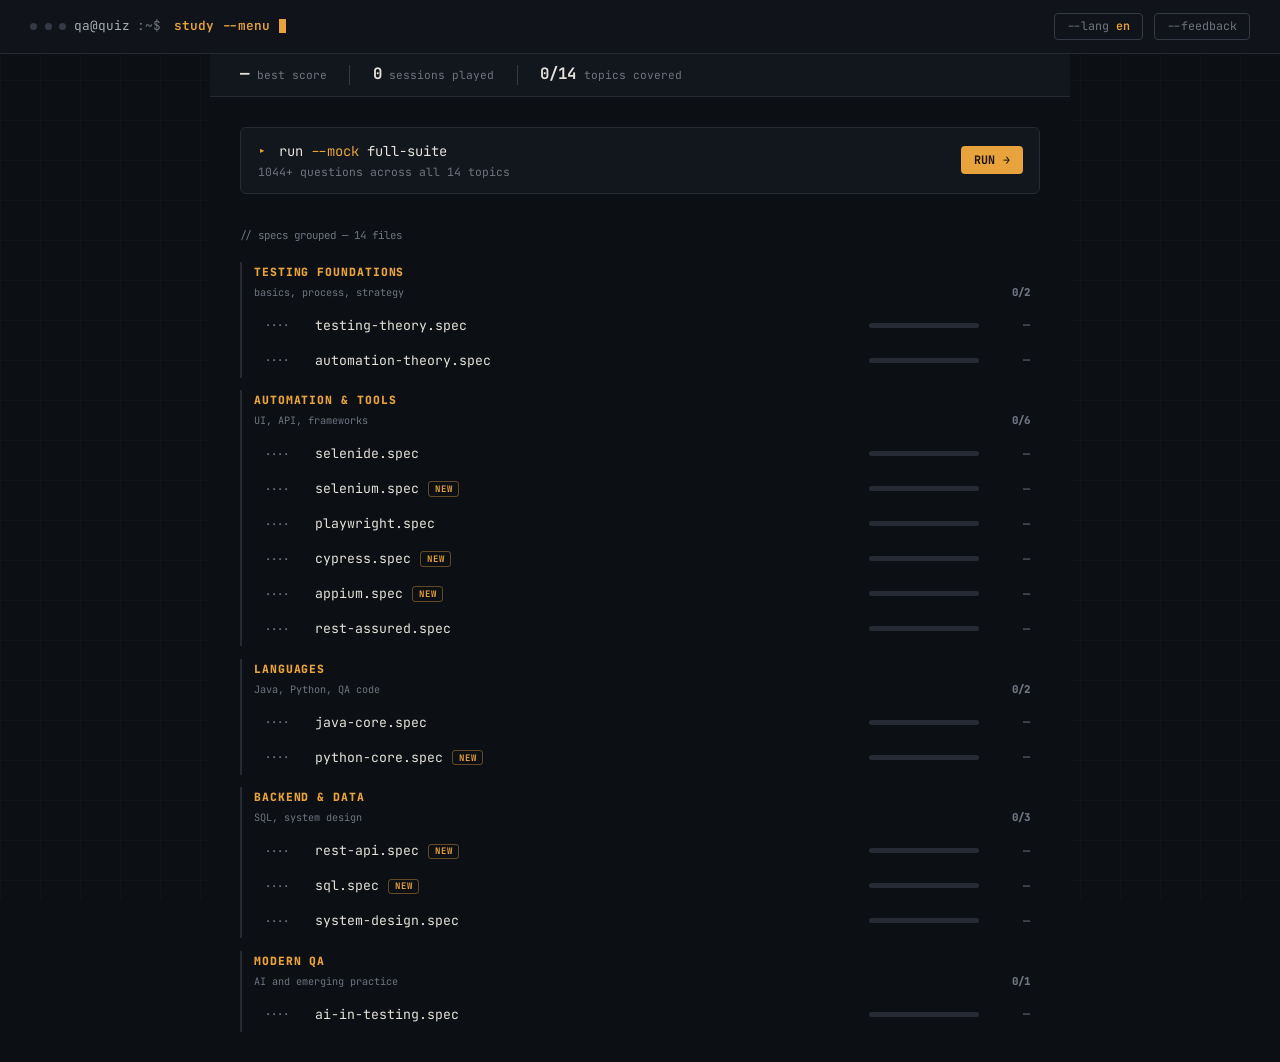
==== index.html @ 897a1676 "fix: limit count options for new quiz banks" ====
<!DOCTYPE html>
<html lang="en">
<head>
  <meta charset="UTF-8">
  <meta name="viewport" content="width=device-width, initial-scale=1.0">
  <meta name="theme-color" content="#090d14">
  <meta name="description" content="Free QA interview trainer: 1044 questions across 14 topics — Selenium, Playwright, Cypress, Appium, REST APIs, SQL, Python, Java. English & Ukrainian, no signup, works offline.">
  <meta name="apple-mobile-web-app-capable" content="yes">
  <meta name="apple-mobile-web-app-title" content="QA Quiz">
  <meta name="apple-mobile-web-app-status-bar-style" content="black-translucent">
  <title>QA Quiz — interview prep for QA engineers</title>

  <!-- Open Graph / social sharing -->
  <meta property="og:type" content="website">
  <meta property="og:site_name" content="QA Quiz">
  <meta property="og:title" content="QA Quiz — 1044 interview questions across 14 topics">
  <meta property="og:description" content="Free QA interview trainer with explanations and a spaced-repetition mistake bank. No signup, works offline. English & Ukrainian.">
  <meta property="og:url" content="https://yarikmuzyka.github.io/quiz/">
  <meta property="og:image" content="https://yarikmuzyka.github.io/quiz/og-image.png">
  <meta property="og:image:width" content="2400">
  <meta property="og:image:height" content="1260">
  <meta property="og:locale" content="en_US">
  <meta property="og:locale:alternate" content="uk_UA">
  <meta name="twitter:card" content="summary_large_image">
  <meta name="twitter:title" content="QA Quiz — 1044 interview questions across 14 topics">
  <meta name="twitter:description" content="Free QA interview trainer with explanations and a spaced-repetition mistake bank. No signup, works offline.">
  <meta name="twitter:image" content="https://yarikmuzyka.github.io/quiz/og-image.png">
  <link rel="manifest" href="manifest.webmanifest">
  <link rel="icon" type="image/png" sizes="192x192" href="icons/icon-192.png">
  <link rel="apple-touch-icon" href="icons/icon-192.png">
  <link rel="preconnect" href="https://fonts.googleapis.com">
  <link href="https://fonts.googleapis.com/css2?family=JetBrains+Mono:wght@400;500;600;700&display=swap" rel="stylesheet">
  <link rel="stylesheet" href="style.css">
  <!-- GoatCounter analytics — replace YOURCODE with your own site code from goatcounter.com -->
  <script data-goatcounter="https://qa-quiz-yarik.goatcounter.com/count" async src="//gc.zgo.at/count.js"></script>
</head>
<body>
  <div class="bg-grid"></div>

  <div class="app">
    <header class="header">
      <div class="logo">
        <span class="term-dot"></span><span class="term-dot"></span><span class="term-dot"></span>
        <span class="logo-user">qa@quiz</span><span class="logo-colon">:~$</span>
        <span class="logo-cmd" id="logoTopic">study --menu</span><span class="logo-cursor"></span>
      </div>
      <button class="lang-btn" id="langBtn" title="Switch language">--lang <span class="lang-val" id="langVal">uk</span></button>
      <button class="feedback-btn" id="feedbackOpenBtn">--feedback</button>

      <div class="header-meta" id="headerMeta" style="display:none">
        <span class="meta-item" id="metaCounter">1 / 100</span>
        <span class="meta-sep">//</span>
        <span class="meta-item correct-meta"><span id="metaCorrect">0</span> ✓</span>
        <span class="meta-sep">//</span>
        <span class="meta-item wrong-meta"><span id="metaWrong">0</span> ✗</span>
        <button class="finish-btn" id="finishBtn">Фініш</button>
      </div>
    </header>

    <!-- START / TOPIC PICKER SCREEN -->
    <div class="screen" id="startScreen" style="display:flex">
      <div class="start-content" style="display:none"></div>
      <div class="start-deco" style="display:none"></div>
      <div class="topic-picker" id="topicPicker"></div>
    </div>

    <!-- QUIZ SCREEN -->
    <div class="screen" id="quizScreen" style="display:none">
      <div class="progress-bar-wrap">
        <div class="progress-bar"><div class="progress-fill" id="progressFill"></div></div>
      </div>
      <div class="question-area">
        <div class="spec-file">
          <span class="spec-filename" id="specFileName"></span><span class="spec-lineno" id="questionNum"></span>
          <span class="spec-suite">› describe(<span id="specDescribe"></span>)</span>
        </div>
        <div class="question-text">
          <span class="syn-kw">it(</span><span class="syn-str" id="questionText"></span><span class="syn-kw">) {</span>
        </div>
      </div>
      <div class="options" id="optionsContainer"></div>
      <div class="feedback" id="feedbackBox" style="display:none"></div>
      <div class="spec-close">}</div>
      <div class="quiz-actions">
        <button class="next-btn" id="nextBtn" style="display:none">Наступне <span>→</span></button>
      </div>
    </div>

    <!-- RESULTS SCREEN -->
    <div class="screen" id="resultsScreen" style="display:none">
      <div class="results-content">
        <div id="resultBadge" class="ci-result-badge"></div>
        <div class="result-label">$ build report</div>
        <div class="result-percent" id="resultPercent">0%</div>
        <div class="result-msg" id="resultMsg"></div>
        <div class="run-summary">
          <div class="run-row"><span class="k">passed</span><span class="v pass" id="resCorrect">0</span></div>
          <div class="run-row"><span class="k">failed</span><span class="v fail" id="resWrong">0</span></div>
          <div class="run-row"><span class="k">total</span><span class="v" id="resTotal">0</span></div>
          <div class="run-row"><span class="k">pending</span><span class="v" id="resSkipped">0</span></div>
        </div>
        <div class="result-actions">
          <button class="start-btn result-action-btn" id="shareBadgeBtn"><span>$ share --badge</span><span class="btn-arrow">⇩</span></button>
          <button class="start-btn result-action-btn" id="restartBtn"><span>Обрати тему</span><span class="btn-arrow">↩</span></button>
        </div>
        <div class="wrong-review" id="wrongReview" style="display:none">
          <div class="wrong-review-title">✗ FAILURES</div>
          <div id="wrongList"></div>
        </div>
      </div>
    </div>
  </div>

  <!-- COUNT PICKER MODAL -->
  <div class="modal-overlay" id="countModal" style="display:none">
    <div class="modal">
      <div class="modal-header">
        <div class="modal-title" id="countModalTitle">Обери кількість питань</div>
        <button class="modal-close" id="countModalClose">✕</button>
      </div>
      <div class="modal-body">
        <div class="modal-label">Скільки питань пройти?</div>
        <div class="count-options">
          <button class="count-opt" data-n="10">
            <span class="count-opt-n">10</span>
            <span class="count-opt-l">швидкий раунд</span>
          </button>
          <button class="count-opt" data-n="50">
            <span class="count-opt-n">50</span>
            <span class="count-opt-l">стандартний</span>
          </button>
          <button class="count-opt" data-n="100">
            <span class="count-opt-n">100</span>
            <span class="count-opt-l">поглиблений</span>
          </button>
        </div>
      </div>
    </div>
  </div>

  <!-- FEEDBACK MODAL -->
  <div class="modal-overlay" id="feedbackModal" style="display:none">
    <div class="modal">
      <div class="modal-header">
        <div class="modal-title">Залишити відгук</div>
        <button class="modal-close" id="feedbackCloseBtn">✕</button>
      </div>
      <div class="modal-body">
        <div class="modal-label">Як тобі квіз?</div>
        <div class="stars" id="starsContainer">
          <span class="star" data-v="1">★</span>
          <span class="star" data-v="2">★</span>
          <span class="star" data-v="3">★</span>
          <span class="star" data-v="4">★</span>
          <span class="star" data-v="5">★</span>
        </div>
        <div class="modal-label">Коментар <span class="modal-label-opt">(необовʼязково)</span></div>
        <textarea class="modal-textarea" id="feedbackText" placeholder="Що сподобалось, що варто покращити..."></textarea>
      </div>
      <div class="modal-footer">
        <button class="modal-submit" id="feedbackSubmitBtn">Надіслати →</button>
      </div>
    </div>
  </div>

  <script src="quiz.js"></script>
  <script>
    if ('serviceWorker' in navigator) {
      window.addEventListener('load', () => {
        navigator.serviceWorker.register('./sw.js');
      });
    }
  </script>
</body>
</html>
---- style.css ----
*, *::before, *::after { box-sizing: border-box; margin: 0; padding: 0; }

:root {
  --bg: #0C0F14;
  --bg2: #12161D;
  --bg3: #171C24;
  --border: #262B33;
  --border2: #333A46;
  --text: #E4E1D8;
  --text2: #A6ABB5;
  --text3: #6E7480;
  --accent: #E8A33D;
  --accent2: #F5B860;
  --accent-ink: #1A1204;
  --accent-bg: rgba(232,163,61,0.12);
  --accent-border: rgba(232,163,61,0.4);
  --danger: #D9645A;
  --danger2: #E8837A;
  --danger-bg: rgba(217,100,90,0.12);
  --correct: #4FA872;
  --correct2: #6FC08F;
  --correct-bg: rgba(79,168,114,0.12);
  --correct-border: rgba(79,168,114,0.45);
  --wrong: #D9645A;
  --wrong-border: rgba(217,100,90,0.45);
  --mono: 'JetBrains Mono', ui-monospace, 'SF Mono', Consolas, monospace;
  --sans: var(--mono);
  --header-bg: #10141A;
  --header-text: var(--text);
  --header-muted: var(--text3);
  --header-border: var(--border);
}

html, body {
  height: 100%;
  background: var(--bg);
  color: var(--text);
  font-family: var(--mono);
  font-size: 15px;
  line-height: 1.6;
}

.bg-grid {
  position: fixed;
  inset: 0;
  background-image:
    linear-gradient(rgba(232,163,61,0.035) 1px, transparent 1px),
    linear-gradient(90deg, rgba(232,163,61,0.035) 1px, transparent 1px);
  background-size: 40px 40px;
  pointer-events: none;
  z-index: 0;
}

.app {
  position: relative;
  z-index: 1;
  min-height: 100vh;
  display: flex;
  flex-direction: column;
}

/* ─── HEADER ─────────────────────────────────── */
.header {
  display: flex;
  align-items: center;
  gap: 0.75rem;
  padding: 0.85rem 2rem;
  background: var(--header-bg);
  border-bottom: 1px solid var(--header-border);
  position: sticky;
  top: 0;
  z-index: 100;
}

.logo {
  display: flex;
  align-items: center;
  gap: 0.5rem;
  font-family: var(--mono);
  font-size: 0.85rem;
  color: var(--text2);
  flex: 1 1 auto;
  min-width: 0;
  white-space: nowrap;
  overflow: hidden;
}
.term-dot {
  width: 7px; height: 7px; border-radius: 50%;
  background: var(--border2); flex-shrink: 0;
}
.logo-user { color: var(--text2); flex-shrink: 0; }
.logo-colon { color: var(--text3); margin-right: 0.4em; flex-shrink: 0; }
.logo-cmd { color: var(--accent); font-weight: 600; white-space: nowrap; overflow: hidden; text-overflow: ellipsis; min-width: 0; }
.logo-cursor {
  display: inline-block; width: 7px; height: 14px; margin-left: 2px;
  background: var(--accent); vertical-align: -2px; flex-shrink: 0;
  animation: term-blink 1.1s steps(1) infinite;
}
@keyframes term-blink { 50% { opacity: 0; } }

.header-meta {
  display: flex;
  align-items: center;
  gap: 0.75rem;
  font-family: var(--mono);
  font-size: 0.8rem;
  margin-left: auto;
  flex-shrink: 0;
  white-space: nowrap;
}
.meta-sep { color: var(--border2); }
.meta-item { color: var(--text3); white-space: nowrap; }
.correct-meta { color: var(--correct); font-weight: 600; }
.wrong-meta { color: var(--danger); font-weight: 600; }

.finish-btn {
  margin-left: 0.5rem;
  padding: 0.3rem 0.9rem;
  border: 1px solid var(--border2);
  border-radius: 4px;
  background: transparent;
  color: var(--text3);
  font-family: var(--mono);
  font-size: 0.78rem;
  cursor: pointer;
  transition: border-color 0.15s, color 0.15s;
}
.finish-btn:hover { border-color: var(--danger); color: var(--danger2); }

/* ─── FEEDBACK BUTTON ─── */
.feedback-btn {
  padding: 0.3rem 0.8rem;
  border: 1px solid var(--border2);
  border-radius: 4px;
  background: transparent;
  color: var(--text3);
  font-family: var(--mono);
  font-size: 0.78rem;
  cursor: pointer;
  white-space: nowrap;
  flex-shrink: 0;
  transition: border-color 0.15s, color 0.15s;
}
.feedback-btn:hover { border-color: var(--accent-border); color: var(--accent); }

/* ─── LANGUAGE SWITCHER ─── */
.lang-btn {
  padding: 0.3rem 0.8rem;
  border: 1px solid var(--border2);
  border-radius: 4px;
  background: transparent;
  color: var(--text3);
  font-family: var(--mono);
  font-size: 0.78rem;
  cursor: pointer;
  white-space: nowrap;
  flex-shrink: 0;
  transition: border-color 0.15s, color 0.15s;
}
.lang-btn .lang-val { color: var(--accent); font-weight: 600; }
.lang-btn:hover { border-color: var(--accent-border); color: var(--accent); }

/* ─── PROGRESS SUBHEADER ─── */
.progress-bar-wrap {
  background: var(--bg2);
  border-bottom: 1px solid var(--border);
  padding: 0.6rem 2rem;
}
.progress-bar {
  height: 4px;
  background: var(--border);
  border-radius: 4px;
  overflow: hidden;
}
.progress-fill {
  height: 100%;
  background: var(--accent);
  border-radius: 4px;
  width: 0%;
  transition: width 0.4s ease;
}

/* ─── SCREENS ─── */
.screen { flex: 1; padding: 3rem 2rem; max-width: 860px; margin: 0 auto; width: 100%; }

#startScreen { display: flex; align-items: stretch; justify-content: stretch; padding: 0; }

.start-content, .start-deco { display: none; }

.start-btn {
  display: inline-flex;
  align-items: center;
  gap: 0.75rem;
  padding: 0.8rem 1.9rem;
  background: var(--accent);
  color: var(--accent-ink);
  border: none;
  border-radius: 6px;
  font-family: var(--mono);
  font-size: 0.9rem;
  font-weight: 700;
  cursor: pointer;
  transition: background 0.15s, transform 0.1s;
}
.start-btn:hover { background: var(--accent2); transform: translateY(-1px); }
.start-btn:active { transform: translateY(0); }
.start-btn:disabled { opacity: 0.72; cursor: wait; transform: none; }
.btn-arrow { font-size: 1.05rem; }

/* ─── QUESTION (rendered as a spec assertion block) ─── */
.question-area { margin-bottom: 1.5rem; }

.spec-file {
  font-family: var(--mono);
  font-size: 0.78rem;
  color: var(--text3);
  margin-bottom: 0.9rem;
}
.spec-filename { color: var(--text2); font-weight: 600; }
.spec-lineno { color: var(--text3); }
.spec-lineno::before { content: ':'; }
.spec-suite { color: var(--text3); }
.spec-suite #specDescribe, .spec-suite span#specDescribe { color: var(--accent); }

.question-text {
  font-size: 1.05rem;
  font-weight: 500;
  line-height: 1.75;
  color: var(--text);
}
.syn-kw { color: var(--text3); }
.syn-str { color: var(--text); }

.spec-close {
  font-family: var(--mono);
  color: var(--text3);
  font-size: 1rem;
  margin: -0.5rem 0 1.75rem;
}

/* ─── OPTIONS (checklist rows) ─── */
.options { display: flex; flex-direction: column; gap: 0.3rem; margin: 0 0 1.25rem 1.4rem; }

.option {
  display: flex;
  align-items: flex-start;
  gap: 0.65rem;
  padding: 0.65rem 0.75rem;
  background: transparent;
  border: 1px solid transparent;
  border-radius: 6px;
  cursor: pointer;
  transition: border-color 0.15s, background 0.15s;
  text-align: left;
  color: var(--text2);
  font-size: 0.92rem;
  font-family: var(--mono);
  line-height: 1.5;
}
.option:hover:not(:disabled) {
  border-color: var(--border2);
  background: var(--bg2);
  color: var(--text);
}
.option:disabled { cursor: default; }
.option.selected {
  border-color: rgba(245, 158, 11, 0.55);
  background: rgba(245, 158, 11, 0.08);
  color: var(--text);
}

.option-box {
  color: var(--text3);
  flex-shrink: 0;
  font-weight: 600;
  min-width: 3.25rem;
}

.option.correct { color: var(--correct2); }
.option.correct .option-box { color: var(--correct); }

.option.wrong { color: var(--danger2); }
.option.wrong .option-box { color: var(--danger); }

.option.show-answer { color: var(--correct2); }
.option.show-answer .option-box { color: var(--correct); }

/* ─── FEEDBACK (assertion result) ─── */
.feedback {
  padding: 0.9rem 0.75rem 1.1rem;
  border-top: 1px dashed var(--border2);
  font-size: 0.86rem;
  line-height: 1.65;
  margin: 0.5rem 0 0 1.4rem;
  font-family: var(--mono);
}
.feedback.correct { color: var(--correct2); }
.feedback.correct::before { content: '✓ PASS — '; color: var(--correct); font-weight: 700; }
.feedback.wrong { color: var(--danger2); }
.feedback.wrong::before { content: '✗ FAIL — '; color: var(--danger); font-weight: 700; }

/* ─── NEXT BTN ─── */
.quiz-actions { display: flex; justify-content: flex-end; }
.next-btn {
  padding: 0.65rem 1.5rem;
  background: var(--accent);
  border: none;
  border-radius: 5px;
  color: var(--accent-ink);
  font-family: var(--mono);
  font-size: 0.85rem;
  font-weight: 700;
  cursor: pointer;
  display: flex;
  align-items: center;
  gap: 0.5rem;
  transition: background 0.15s;
}
.next-btn:hover { background: var(--accent2); }

/* ─── RESULTS ─── */
#resultsScreen {
  display: flex;
  align-items: center;
  justify-content: center;
  min-height: calc(100vh - 60px);
}
.results-content { text-align: center; width: 100%; }

.ci-result-badge {
  display: inline-flex;
  align-items: stretch;
  border-radius: 4px;
  overflow: hidden;
  font-family: var(--mono);
  font-size: 0.8rem;
  font-weight: 700;
  margin-bottom: 1.5rem;
  box-shadow: 0 6px 16px -6px rgba(0,0,0,0.5);
}
.ci-result-badge .b-label {
  background: #2B303A;
  color: var(--text2);
  padding: 0.4rem 0.75rem;
}
.ci-result-badge .b-value {
  padding: 0.4rem 0.75rem;
  color: #0B0E12;
}
.ci-result-badge .b-value.pass { background: var(--correct); }
.ci-result-badge .b-value.fail { background: var(--danger); }

.result-label {
  font-family: var(--mono);
  font-size: 0.78rem;
  color: var(--text3);
  letter-spacing: 0.1em;
  margin-bottom: 0.5rem;
}
.result-percent {
  font-family: var(--mono);
  font-size: clamp(3.5rem, 11vw, 6rem);
  font-weight: 700;
  color: var(--text);
  line-height: 1;
  margin-bottom: 0.75rem;
  letter-spacing: -0.03em;
}
.result-msg {
  color: var(--text2);
  font-size: 0.95rem;
  margin-bottom: 2.25rem;
}

.run-summary {
  display: inline-flex;
  flex-direction: column;
  gap: 0.1rem;
  background: var(--bg2);
  border: 1px solid var(--border);
  border-radius: 8px;
  padding: 0.9rem 1.5rem;
  margin: 0 auto 2.25rem;
  text-align: left;
  min-width: 220px;
}
.run-row {
  display: flex;
  justify-content: space-between;
  gap: 2rem;
  padding: 0.3rem 0;
  font-family: var(--mono);
  font-size: 0.85rem;
}
.run-row .k { color: var(--text3); text-transform: lowercase; }
.run-row .v { color: var(--text); font-weight: 700; font-variant-numeric: tabular-nums; }
.run-row .v.pass { color: var(--correct); }
.run-row .v.fail { color: var(--danger); }

.result-actions {
  display: flex;
  justify-content: center;
  gap: 0.75rem;
  flex-wrap: wrap;
  margin-bottom: 2rem;
}

.result-action-btn {
  min-width: 190px;
}

/* ─── COUNT PICKER ─── */
.count-options {
  display: flex;
  gap: 0.75rem;
  margin-top: 0.25rem;
}

.count-opt {
  flex: 1;
  display: flex;
  flex-direction: column;
  align-items: center;
  gap: 0.35rem;
  padding: 1rem 0.5rem;
  border: 1px solid var(--border2);
  border-radius: 6px;
  background: var(--bg3);
  cursor: pointer;
  transition: border-color 0.15s, background 0.15s, transform 0.1s;
  font-family: var(--mono);
}
.count-opt:hover {
  border-color: var(--accent-border);
  background: var(--accent-bg);
  transform: translateY(-2px);
}

.count-opt-n {
  font-family: var(--mono);
  font-size: 1.65rem;
  font-weight: 700;
  color: var(--text);
  line-height: 1;
}
.count-opt:hover .count-opt-n { color: var(--accent); }

.count-opt-l {
  font-size: 0.72rem;
  color: var(--text3);
}

/* ─── MODAL ─── */
.modal-overlay {
  position: fixed;
  inset: 0;
  background: rgba(0,0,0,0.6);
  z-index: 1000;
  display: flex;
  align-items: center;
  justify-content: center;
  padding: 1rem;
}

.modal {
  background: var(--bg2);
  border: 1px solid var(--border2);
  border-radius: 8px;
  width: 100%;
  max-width: 420px;
  animation: modal-in 0.15s ease;
}

@keyframes modal-in {
  from { opacity: 0; transform: scale(0.97) translateY(6px); }
  to   { opacity: 1; transform: scale(1) translateY(0); }
}

.modal-header {
  display: flex;
  align-items: center;
  justify-content: space-between;
  padding: 1.1rem 1.25rem 0;
}

.modal-title {
  font-family: var(--mono);
  font-size: 0.95rem;
  font-weight: 600;
  color: var(--text);
}

.modal-close {
  background: transparent;
  border: none;
  color: var(--text3);
  font-size: 1rem;
  cursor: pointer;
  padding: 0.2rem 0.4rem;
  border-radius: 4px;
  line-height: 1;
  transition: color 0.15s;
  font-family: var(--mono);
}
.modal-close:hover { color: var(--text); }

.modal-body {
  padding: 1.1rem 1.25rem;
  display: flex;
  flex-direction: column;
  gap: 0.75rem;
}

.modal-label {
  font-family: var(--mono);
  font-size: 0.78rem;
  font-weight: 500;
  color: var(--text2);
}
.modal-label-opt { font-weight: 400; color: var(--text3); }

.stars {
  display: flex;
  gap: 0.4rem;
}

.star {
  font-size: 1.9rem;
  color: var(--border2);
  cursor: pointer;
  transition: color 0.1s, transform 0.1s;
  line-height: 1;
  user-select: none;
}
.star:hover { transform: scale(1.15); }
.star.active { color: var(--accent); }

.modal-textarea {
  width: 100%;
  min-height: 90px;
  padding: 0.7rem 0.85rem;
  border: 1px solid var(--border2);
  border-radius: 6px;
  background: var(--bg3);
  color: var(--text);
  font-family: var(--mono);
  font-size: 0.85rem;
  resize: vertical;
  outline: none;
  transition: border-color 0.15s;
}
.modal-textarea:focus { border-color: var(--accent); }
.modal-textarea::placeholder { color: var(--text3); }

.modal-footer {
  padding: 0 1.25rem 1.25rem;
}

.modal-submit {
  width: 100%;
  padding: 0.75rem;
  background: var(--accent);
  color: var(--accent-ink);
  border: none;
  border-radius: 6px;
  font-family: var(--mono);
  font-size: 0.88rem;
  font-weight: 700;
  cursor: pointer;
  transition: background 0.15s;
}
.modal-submit:hover { background: var(--accent2); }
.modal-submit:disabled { opacity: 0.5; cursor: default; }

/* ─── WRONG REVIEW (failures log) ─── */
.wrong-review {
  margin-top: 2.25rem;
  text-align: left;
  max-width: 640px;
  width: 100%;
  margin-left: auto;
  margin-right: auto;
}

.wrong-review-title {
  font-family: var(--mono);
  font-size: 0.75rem;
  font-weight: 700;
  letter-spacing: 0.06em;
  color: var(--danger);
  margin-bottom: 1rem;
  text-align: left;
}

.wrong-item {
  display: flex;
  gap: 0.9rem;
  padding: 0.9rem 1rem;
  background: var(--bg2);
  border: 1px solid var(--border);
  border-left: 3px solid var(--wrong-border);
  border-radius: 6px;
  margin-bottom: 0.6rem;
}

.wrong-item-num {
  font-family: var(--mono);
  font-size: 0.72rem;
  font-weight: 700;
  color: var(--danger);
  min-width: 56px;
  padding-top: 2px;
}

.wrong-item-body {
  display: flex;
  flex-direction: column;
  gap: 0.4rem;
  flex: 1;
  min-width: 0;
}

.wrong-item-q {
  font-size: 0.88rem;
  font-weight: 500;
  color: var(--text);
  line-height: 1.5;
}

.wrong-item-answer {
  display: flex;
  align-items: baseline;
  gap: 0.4rem;
  flex-wrap: wrap;
}

.wrong-item-answer-label {
  font-size: 0.75rem;
  color: var(--text3);
}

.wrong-item-answer-text {
  font-size: 0.8rem;
  font-family: var(--mono);
  color: var(--correct2);
  font-weight: 600;
}

.wrong-item-exp {
  font-size: 0.8rem;
  color: var(--text2);
  line-height: 1.55;
  padding-top: 0.2rem;
  border-top: 1px solid var(--border);
}

/* ─── DASHBOARD LAYOUT ─── */
.topic-picker {
  display: none;
  align-items: stretch;
  justify-content: stretch;
  min-height: calc(100vh - 60px);
  width: 100%;
  padding: 0;
}

.dash-wrapper {
  display: flex;
  flex-direction: column;
  min-height: calc(100vh - 60px);
  width: 100%;
}

/* ─── Stats top bar ─── */
.dash-topbar {
  background: var(--bg2);
  border-bottom: 1px solid var(--border);
  padding: 0.75rem 2rem;
  display: flex;
  align-items: center;
}

.dash-topbar-stats {
  display: flex;
  align-items: center;
  gap: 1.5rem;
}

.dash-topbar-stat {
  display: flex;
  align-items: baseline;
  gap: 0.5rem;
}

.dash-topbar-n {
  font-family: var(--mono);
  font-size: 1.05rem;
  font-weight: 700;
  color: var(--text);
  line-height: 1;
  font-variant-numeric: tabular-nums;
}

.dash-topbar-l {
  font-size: 0.75rem;
  color: var(--text3);
}

.dash-topbar-divider {
  width: 1px;
  height: 20px;
  background: var(--border2);
}

.dash-main {
  padding: 2rem;
  display: flex;
  flex-direction: column;
  gap: 0.6rem;
  background: var(--bg);
  flex: 1;
}

/* ─── CI action rows (mock / rerun-failed) ─── */
.ci-action {
  display: flex;
  align-items: center;
  justify-content: space-between;
  gap: 1rem;
  background: var(--bg2);
  border: 1px solid var(--border);
  border-radius: 6px;
  padding: 0.9rem 1.1rem;
  text-align: left;
  cursor: pointer;
  transition: border-color 0.15s, background 0.15s;
  font-family: var(--mono);
  width: 100%;
  margin-bottom: 0.5rem;
}
.ci-action:hover { border-color: var(--accent-border); background: var(--bg3); }

.ci-action .cmd { color: var(--text); font-size: 0.92rem; display: flex; flex-direction: column; gap: 0.3rem; min-width: 0; }
.ci-action .cmd-prompt { color: var(--accent); margin-right: 0.4em; }
.ci-action .flag { color: var(--accent); }
.ci-action .cmd-sub { color: var(--text3); font-size: 0.76rem; }

.ci-action .go {
  background: var(--accent); color: var(--accent-ink); font-weight: 700; font-size: 0.78rem;
  padding: 0.4rem 0.85rem; border-radius: 4px; letter-spacing: 0.02em; flex-shrink: 0;
}
.ci-action.secondary { border-color: var(--danger-bg); }
.ci-action.secondary .cmd-prompt, .ci-action.secondary .flag { color: var(--danger2); }
.ci-action.secondary .go { background: var(--danger); color: #1A0E0C; }

.dash-main-subtitle {
  font-family: var(--mono);
  font-size: 0.72rem;
  color: var(--text3);
  margin: 1.1rem 0 0.6rem;
}

/* ─── Spec list (topics as grouped test-runner output) ─── */
.spec-list { display: flex; flex-direction: column; gap: 2px; }
.spec-list.grouped { gap: 0.85rem; }

.spec-group {
  border-left: 2px solid var(--border);
  padding-left: 0.8rem;
}

.spec-group-head {
  display: flex;
  align-items: flex-end;
  justify-content: space-between;
  gap: 1rem;
  padding: 0.05rem 0.7rem 0.45rem 0;
  font-family: var(--mono);
}

.spec-group-title {
  color: var(--accent);
  font-size: 0.76rem;
  font-weight: 800;
  letter-spacing: 0.08em;
  text-transform: uppercase;
}

.spec-group-sub {
  color: var(--text3);
  font-size: 0.68rem;
  margin-top: 0.25rem;
}

.spec-group-count {
  color: var(--text3);
  font-size: 0.72rem;
  font-weight: 800;
  font-variant-numeric: tabular-nums;
}

.spec-row {
  display: flex;
  align-items: center;
  gap: 0.85rem;
  padding: 0.6rem 0.7rem;
  border-radius: 5px;
  background: transparent;
  border: none;
  cursor: pointer;
  text-align: left;
  width: 100%;
  font-family: var(--mono);
  transition: background 0.12s;
}
.spec-row:hover { background: var(--bg2); }

.spec-status { font-size: 0.7rem; font-weight: 700; width: 38px; flex-shrink: 0; letter-spacing: 0.02em; }
.spec-status.pass { color: var(--correct); }
.spec-status.fail { color: var(--danger); }
.spec-status.skip { color: var(--text3); }

.spec-topic-name { flex: 1; min-width: 0; color: var(--text); font-size: 0.88rem; white-space: nowrap; overflow: hidden; text-overflow: ellipsis; }

.spec-progress { width: 110px; height: 5px; border-radius: 3px; background: var(--border); overflow: hidden; flex-shrink: 0; }
.spec-progress i { display: block; height: 100%; background: var(--text3); }
.spec-status.pass ~ .spec-progress i { background: var(--correct); }
.spec-status.fail ~ .spec-progress i { background: var(--danger); }

.spec-pct { width: 38px; text-align: right; color: var(--text3); font-size: 0.8rem; flex-shrink: 0; font-variant-numeric: tabular-nums; }

.spec-new-tag {
  display: inline-block;
  margin-left: 0.6rem;
  padding: 0.05rem 0.4rem;
  font-size: 0.6rem;
  font-weight: 700;
  letter-spacing: 0.08em;
  text-transform: uppercase;
  color: var(--accent);
  border: 1px solid var(--accent-border);
  border-radius: 3px;
  vertical-align: 1px;
}

/* ─── QUESTION TOPIC (mock mode inline in spec-file line) ─── */
.question-topic-tag { display: none; }

/* RESPONSIVE */
@media (max-width: 700px) {
  .header { padding: 0.7rem 1rem; gap: 0.5rem; }
  .header-meta { gap: 0.4rem; font-size: 0.68rem; }
  .term-dot, .logo-user { display: none; }
  .logo-cmd { max-width: 80px; }
  .feedback-btn { padding: 0.3rem 0.55rem; font-size: 0.68rem; }
  .lang-btn { padding: 0.3rem 0.55rem; font-size: 0.68rem; }
  .finish-btn { padding: 0.3rem 0.55rem; font-size: 0.68rem; }
  .screen { padding: 1.5rem 1rem; }
  .question-text { font-size: 1rem; }
  .progress-bar-wrap { padding: 0.5rem 1rem; }
  .options { margin-left: 0.4rem; }
  .feedback { margin-left: 0.4rem; }

  .dash-topbar { padding: 0.6rem 1rem; flex-wrap: wrap; gap: 0.75rem; }
  .dash-topbar-stats { gap: 1rem; }
  .dash-topbar-n { font-size: 0.95rem; }
  .dash-main { padding: 1rem; }
  .ci-action { flex-direction: column; align-items: flex-start; gap: 0.6rem; }
  .ci-action .go { align-self: flex-start; }
  .spec-progress { width: 60px; }
  .result-actions { flex-direction: column; align-items: stretch; }
  .result-action-btn { width: 100%; min-width: 0; justify-content: space-between; }
}
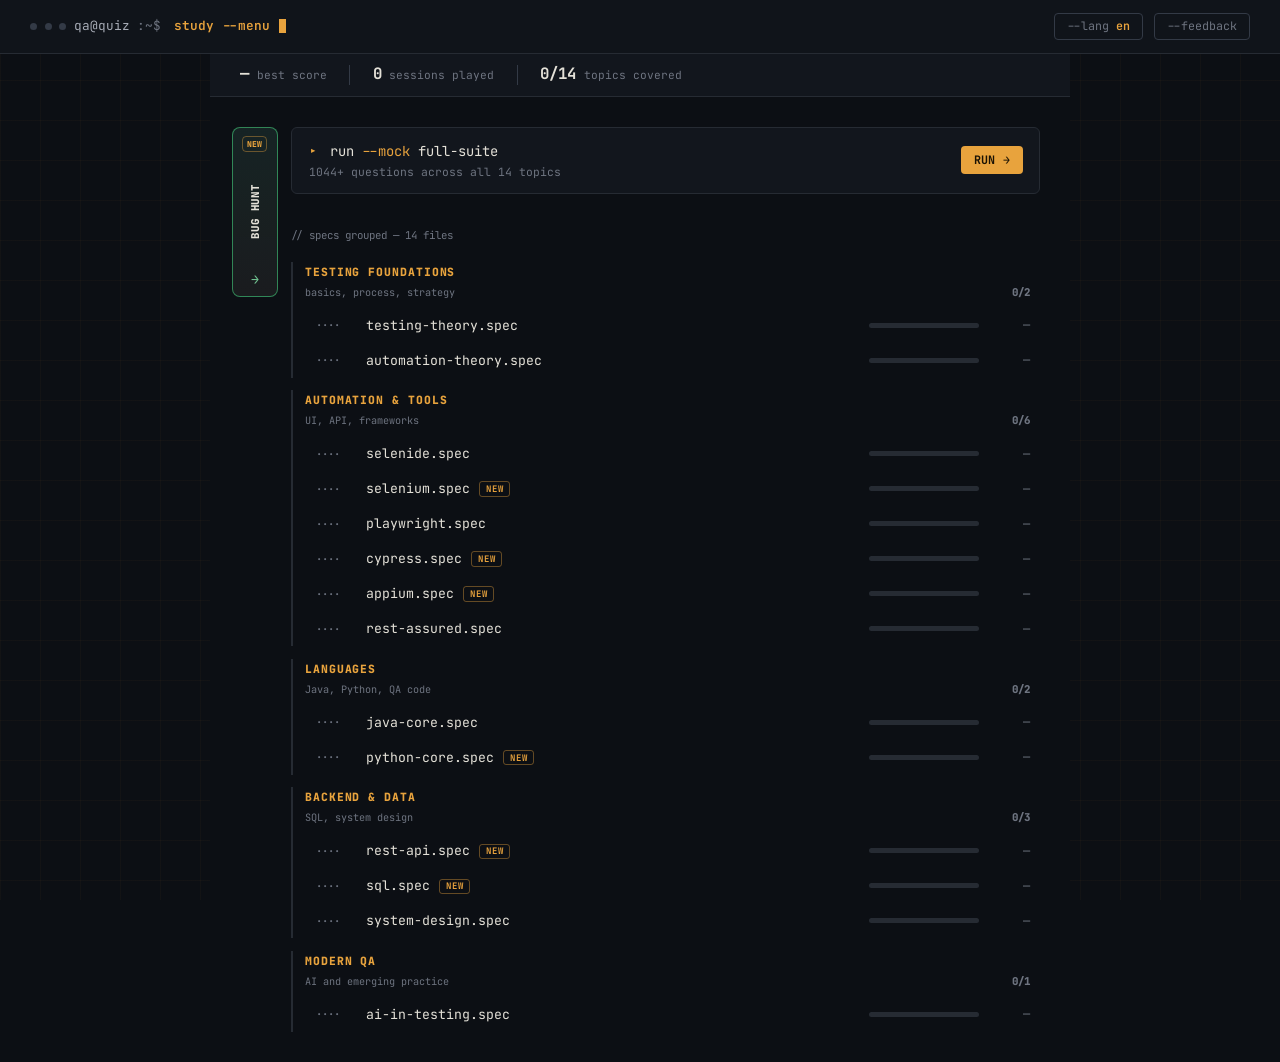
==== commit 638b4fe7: "feat: add bug hunt mode prototype" ====
--- a/index.html
+++ b/index.html
@@ -86,6 +86,94 @@
       </div>
     </div>
 
+    <!-- BUG HUNT SCREEN -->
+    <div class="screen bug-hunt-screen" id="bugHuntScreen" style="display:none">
+      <div class="bug-shell">
+        <div class="bug-mission-bar">
+          <div class="bug-brand">
+            <span class="bug-brand-title">QA Mission Console</span>
+            <span class="bug-brand-sub">qa@quiz:~$ run bug-hunt</span>
+          </div>
+          <div class="bug-stat">
+            <span class="bug-stat-label">time</span>
+            <span class="bug-stat-value" id="bugTimer">10:00</span>
+          </div>
+          <div class="bug-stat">
+            <span class="bug-stat-label">found</span>
+            <span class="bug-stat-value bug-found-value" id="bugFoundCounter">0/10</span>
+          </div>
+          <div class="bug-category-strip" id="bugCategoryStrip"></div>
+          <button class="bug-report-top" id="bugReportTopBtn">Report bug</button>
+          <button class="bug-end-top" id="bugEndBtn">End session</button>
+        </div>
+
+        <div class="bug-layout">
+          <aside class="bug-sidebar">
+            <div class="bug-panel">
+              <div class="bug-panel-title">MISSION</div>
+              <p>Find and report 10 seeded bugs in the demo shop. Every bug counts.</p>
+            </div>
+            <div class="bug-panel">
+              <div class="bug-panel-title">FILTERS</div>
+              <label class="bug-filter-label" for="bugSearchInput">Search</label>
+              <input class="bug-input" id="bugSearchInput" type="search" placeholder="Search products...">
+              <label class="bug-filter-label" for="bugCategoryFilter">Category</label>
+              <select class="bug-input" id="bugCategoryFilter">
+                <option value="all">All categories</option>
+                <option value="electronics">Electronics</option>
+                <option value="home">Home</option>
+                <option value="accessories">Accessories</option>
+              </select>
+              <label class="bug-filter-label" for="bugMaxPrice">Max price</label>
+              <input class="bug-input" id="bugMaxPrice" type="number" value="150" min="0">
+              <label class="bug-filter-check">
+                <input id="bugInStockOnly" type="checkbox">
+                <span>In stock only</span>
+              </label>
+            </div>
+            <div class="bug-panel">
+              <div class="bug-panel-title">CONSOLE</div>
+              <div class="bug-console" id="bugConsoleLog"></div>
+            </div>
+          </aside>
+
+          <main class="bug-shop">
+            <div class="bug-shop-toolbar">
+              <div>
+                <div class="bug-shop-title">QA Demo Shop</div>
+                <div class="bug-shop-sub" id="bugShopSub">All products</div>
+              </div>
+              <select class="bug-input bug-sort" id="bugSortSelect">
+                <option value="featured">Featured</option>
+                <option value="az">Sort A-Z</option>
+                <option value="priceLow">Price low to high</option>
+              </select>
+            </div>
+            <div class="bug-product-grid" id="bugProductGrid"></div>
+          </main>
+
+          <aside class="bug-cart">
+            <div class="bug-cart-head">
+              <span>Your Cart</span>
+              <span class="bug-cart-count" id="bugCartCount">0</span>
+            </div>
+            <div class="bug-cart-items" id="bugCartItems"></div>
+            <div class="bug-cart-summary">
+              <div><span>Subtotal</span><strong id="bugSubtotal">$0.00</strong></div>
+              <div><span>Discount</span><strong class="bug-discount" id="bugDiscount">-$0.00</strong></div>
+              <div><span>Total</span><strong id="bugTotal">$0.00</strong></div>
+            </div>
+            <button class="bug-checkout" id="bugCheckoutBtn">Checkout</button>
+            <button class="bug-report-main" id="bugReportMainBtn">Report bug</button>
+            <div class="bug-found-log">
+              <div class="bug-panel-title">FOUND BUGS LOG</div>
+              <div id="bugFoundLog"></div>
+            </div>
+          </aside>
+        </div>
+      </div>
+    </div>
+
     <!-- RESULTS SCREEN -->
     <div class="screen" id="resultsScreen" style="display:none">
       <div class="results-content">
@@ -107,6 +195,65 @@
           <div class="wrong-review-title">✗ FAILURES</div>
           <div id="wrongList"></div>
         </div>
+      </div>
+    </div>
+  </div>
+
+  <!-- BUG REPORT MODAL -->
+  <div class="modal-overlay" id="bugReportModal" style="display:none">
+    <div class="modal bug-report-modal">
+      <div class="modal-header">
+        <div class="modal-title">Report bug</div>
+        <button class="modal-close" id="bugReportClose">✕</button>
+      </div>
+      <div class="modal-body">
+        <div class="modal-label">What did you find?</div>
+        <textarea class="modal-textarea" id="bugReportText" placeholder="Example: Sort A-Z sorts products in the wrong direction"></textarea>
+        <div class="bug-report-feedback" id="bugReportFeedback"></div>
+      </div>
+      <div class="modal-footer">
+        <button class="modal-submit" id="bugReportSubmit">Submit bug</button>
+      </div>
+    </div>
+  </div>
+
+  <!-- BUG HUNT RESULT MODAL -->
+  <div class="modal-overlay" id="bugResultModal" style="display:none">
+    <div class="modal bug-result-modal">
+      <div class="modal-header">
+        <div class="modal-title">Bug Hunt report</div>
+        <button class="modal-close" id="bugResultClose">✕</button>
+      </div>
+      <div class="modal-body">
+        <div class="bug-result-score" id="bugResultScore">0/10</div>
+        <div class="bug-result-reason" id="bugResultReason">session ended</div>
+        <div class="modal-label">Found bugs</div>
+        <div class="bug-result-list" id="bugResultFound"></div>
+      </div>
+      <div class="modal-footer">
+        <button class="modal-submit" id="bugResultHome">Back to menu</button>
+      </div>
+    </div>
+  </div>
+
+  <!-- MOCK TOPIC PICKER MODAL -->
+  <div class="modal-overlay" id="mockTopicsModal" style="display:none">
+    <div class="modal mock-modal">
+      <div class="modal-header">
+        <div class="modal-title" id="mockTopicsTitle">Mock Interview — теми</div>
+        <button class="modal-close" id="mockTopicsClose">✕</button>
+      </div>
+      <div class="modal-body">
+        <div class="modal-label" id="mockTopicsLabel">Обери теми для mock interview</div>
+        <div class="mock-topic-actions">
+          <button type="button" class="mock-topic-action" id="mockTopicsAll">select all</button>
+          <button type="button" class="mock-topic-action" id="mockTopicsClear">clear</button>
+        </div>
+        <div class="mock-topic-list" id="mockTopicList"></div>
+        <div class="mock-topic-summary" id="mockTopicSummary"></div>
+      </div>
+      <div class="modal-footer">
+        <button class="modal-submit" id="mockTopicsNextBtn">Далі →</button>
       </div>
     </div>
   </div>
--- a/style.css
+++ b/style.css
@@ -409,6 +409,512 @@
   min-width: 190px;
 }
 
+/* ─── BUG HUNT MODE ─── */
+.bug-hunt-screen {
+  max-width: none;
+  padding: 0;
+}
+
+.bug-shell {
+  min-height: calc(100vh - 58px);
+  display: flex;
+  flex-direction: column;
+  background: rgba(9, 12, 17, 0.88);
+}
+
+.bug-mission-bar {
+  display: grid;
+  grid-template-columns: minmax(210px, 1fr) auto auto minmax(320px, auto) auto auto;
+  align-items: stretch;
+  gap: 0.5rem;
+  padding: 0.65rem;
+  border-bottom: 1px solid var(--border);
+  background: var(--bg2);
+}
+
+.bug-brand,
+.bug-stat,
+.bug-category-pill {
+  border: 1px solid var(--border);
+  border-radius: 6px;
+  background: var(--bg);
+}
+
+.bug-brand {
+  padding: 0.65rem 0.85rem;
+  display: flex;
+  flex-direction: column;
+  justify-content: center;
+  min-width: 0;
+}
+
+.bug-brand-title {
+  color: var(--accent);
+  font-weight: 800;
+  font-size: 1rem;
+}
+
+.bug-brand-sub {
+  color: var(--text3);
+  font-size: 0.72rem;
+  white-space: nowrap;
+  overflow: hidden;
+  text-overflow: ellipsis;
+}
+
+.bug-stat {
+  min-width: 112px;
+  padding: 0.45rem 0.75rem;
+  display: flex;
+  flex-direction: column;
+  justify-content: center;
+  text-align: center;
+}
+
+.bug-stat-label {
+  color: var(--text3);
+  font-size: 0.62rem;
+  text-transform: uppercase;
+  letter-spacing: 0.08em;
+}
+
+.bug-stat-value {
+  color: var(--accent);
+  font-size: 1.45rem;
+  font-weight: 800;
+  line-height: 1.2;
+  font-variant-numeric: tabular-nums;
+}
+
+.bug-found-value { color: var(--correct2); }
+
+.bug-category-strip {
+  display: flex;
+  gap: 0.45rem;
+  align-items: stretch;
+  min-width: 0;
+}
+
+.bug-category-pill {
+  min-width: 78px;
+  padding: 0.42rem 0.55rem;
+  text-align: center;
+}
+
+.bug-category-pill span {
+  display: block;
+  color: var(--text2);
+  font-size: 0.62rem;
+}
+
+.bug-category-pill strong {
+  display: block;
+  color: var(--text);
+  font-size: 1rem;
+  font-variant-numeric: tabular-nums;
+}
+
+.bug-report-top,
+.bug-end-top,
+.bug-report-main,
+.bug-checkout {
+  border: none;
+  border-radius: 6px;
+  font-family: var(--mono);
+  font-weight: 800;
+  cursor: pointer;
+  transition: background 0.15s, transform 0.1s, border-color 0.15s;
+}
+
+.bug-report-top {
+  padding: 0.5rem 1rem;
+  background: var(--accent);
+  color: var(--accent-ink);
+  min-width: 138px;
+}
+
+.bug-end-top {
+  padding: 0.5rem 0.85rem;
+  background: transparent;
+  border: 1px solid var(--danger);
+  color: var(--danger2);
+  min-width: 120px;
+}
+
+.bug-report-top:hover,
+.bug-end-top:hover,
+.bug-report-main:hover,
+.bug-checkout:hover { transform: translateY(-1px); }
+
+.bug-layout {
+  flex: 1;
+  display: grid;
+  grid-template-columns: 290px minmax(0, 1fr) 330px;
+  gap: 0.65rem;
+  padding: 0.65rem;
+  min-height: 0;
+}
+
+.bug-sidebar,
+.bug-shop,
+.bug-cart {
+  border: 1px solid var(--border);
+  border-radius: 8px;
+  background: var(--bg2);
+  min-width: 0;
+}
+
+.bug-sidebar,
+.bug-cart {
+  display: flex;
+  flex-direction: column;
+  gap: 0.65rem;
+  padding: 0.75rem;
+}
+
+.bug-panel {
+  border: 1px solid var(--border);
+  border-radius: 6px;
+  padding: 0.75rem;
+  background: var(--bg);
+}
+
+.bug-panel-title {
+  color: var(--accent);
+  font-size: 0.72rem;
+  font-weight: 800;
+  letter-spacing: 0.08em;
+  text-transform: uppercase;
+  margin-bottom: 0.5rem;
+}
+
+.bug-panel p {
+  color: var(--text2);
+  font-size: 0.76rem;
+  line-height: 1.55;
+}
+
+.bug-filter-label {
+  display: block;
+  margin: 0.55rem 0 0.25rem;
+  color: var(--text3);
+  font-size: 0.68rem;
+  text-transform: uppercase;
+}
+
+.bug-input {
+  width: 100%;
+  padding: 0.55rem 0.65rem;
+  border: 1px solid var(--border2);
+  border-radius: 5px;
+  background: var(--bg3);
+  color: var(--text);
+  font-family: var(--mono);
+  font-size: 0.78rem;
+  outline: none;
+}
+
+.bug-input:focus {
+  border-color: var(--accent-border);
+}
+
+.bug-filter-check {
+  display: flex;
+  align-items: center;
+  gap: 0.45rem;
+  margin-top: 0.7rem;
+  color: var(--text2);
+  font-size: 0.76rem;
+}
+
+.bug-filter-check input {
+  accent-color: var(--accent);
+}
+
+.bug-console {
+  min-height: 118px;
+  display: flex;
+  flex-direction: column;
+  gap: 0.25rem;
+  color: var(--text3);
+  font-size: 0.7rem;
+}
+
+.bug-console-line.pass { color: var(--correct2); }
+.bug-console-line.fail { color: var(--danger2); }
+
+.bug-shop {
+  padding: 0.85rem;
+  display: flex;
+  flex-direction: column;
+  min-height: 0;
+}
+
+.bug-shop-toolbar {
+  display: flex;
+  justify-content: space-between;
+  align-items: center;
+  gap: 1rem;
+  margin-bottom: 0.8rem;
+}
+
+.bug-shop-title {
+  color: var(--text);
+  font-size: 1.05rem;
+  font-weight: 800;
+}
+
+.bug-shop-sub {
+  color: var(--text3);
+  font-size: 0.72rem;
+}
+
+.bug-sort {
+  width: 180px;
+  flex-shrink: 0;
+}
+
+.bug-product-grid {
+  display: grid;
+  grid-template-columns: repeat(3, minmax(0, 1fr));
+  gap: 0.75rem;
+  overflow: auto;
+  padding-right: 0.15rem;
+}
+
+.bug-product-card {
+  border: 1px solid var(--border);
+  border-radius: 7px;
+  background: var(--bg);
+  overflow: hidden;
+  display: flex;
+  flex-direction: column;
+  min-height: 250px;
+}
+
+.bug-product-media {
+  min-height: 120px;
+  display: flex;
+  align-items: center;
+  justify-content: center;
+  background: radial-gradient(circle at 50% 35%, rgba(232, 163, 61, 0.16), transparent 56%), var(--bg3);
+  font-size: 3rem;
+}
+
+.bug-product-body {
+  padding: 0.7rem;
+  display: flex;
+  flex-direction: column;
+  gap: 0.35rem;
+  flex: 1;
+}
+
+.bug-product-name {
+  color: var(--text);
+  font-weight: 700;
+  font-size: 0.84rem;
+}
+
+.bug-product-meta {
+  color: var(--text3);
+  font-size: 0.68rem;
+}
+
+.bug-product-price {
+  color: var(--correct2);
+  font-weight: 800;
+  font-size: 0.9rem;
+}
+
+.bug-product-stock {
+  color: var(--text3);
+  font-size: 0.68rem;
+}
+
+.bug-add-btn {
+  margin-top: auto;
+  padding: 0.5rem;
+  border: 1px solid var(--border2);
+  border-radius: 5px;
+  background: transparent;
+  color: var(--accent);
+  font-family: var(--mono);
+  font-weight: 700;
+  cursor: pointer;
+}
+
+.bug-add-btn:hover { background: var(--accent-bg); border-color: var(--accent-border); }
+.bug-add-btn[aria-disabled="true"] { opacity: 0.48; cursor: pointer; }
+
+.bug-cart-head {
+  display: flex;
+  justify-content: space-between;
+  align-items: center;
+  color: var(--text);
+  font-weight: 800;
+}
+
+.bug-cart-count {
+  color: var(--accent);
+  font-variant-numeric: tabular-nums;
+}
+
+.bug-cart-items {
+  display: flex;
+  flex-direction: column;
+  gap: 0.55rem;
+  min-height: 120px;
+}
+
+.bug-cart-empty {
+  color: var(--text3);
+  font-size: 0.76rem;
+  border: 1px dashed var(--border2);
+  border-radius: 6px;
+  padding: 1rem;
+  text-align: center;
+}
+
+.bug-cart-item {
+  display: grid;
+  grid-template-columns: 1fr auto;
+  gap: 0.35rem;
+  border: 1px solid var(--border);
+  border-radius: 6px;
+  padding: 0.55rem;
+  background: var(--bg);
+}
+
+.bug-cart-item-name {
+  color: var(--text2);
+  font-size: 0.74rem;
+}
+
+.bug-cart-item-price {
+  color: var(--correct2);
+  font-size: 0.74rem;
+  font-weight: 800;
+}
+
+.bug-remove-btn {
+  grid-row: span 2;
+  align-self: center;
+  border: none;
+  background: transparent;
+  color: var(--text3);
+  cursor: pointer;
+  font-size: 1rem;
+}
+
+.bug-remove-btn:hover { color: var(--danger2); }
+
+.bug-cart-summary {
+  border-top: 1px solid var(--border);
+  border-bottom: 1px solid var(--border);
+  padding: 0.7rem 0;
+  display: flex;
+  flex-direction: column;
+  gap: 0.4rem;
+}
+
+.bug-cart-summary div {
+  display: flex;
+  justify-content: space-between;
+  color: var(--text2);
+  font-size: 0.78rem;
+}
+
+.bug-cart-summary strong {
+  color: var(--text);
+}
+
+.bug-cart-summary .bug-discount {
+  color: var(--danger2);
+}
+
+.bug-checkout {
+  padding: 0.75rem;
+  background: var(--correct);
+  color: #07110B;
+}
+
+.bug-report-main {
+  padding: 0.8rem;
+  background: var(--accent);
+  color: var(--accent-ink);
+  font-size: 0.92rem;
+}
+
+.bug-found-log {
+  margin-top: auto;
+  border-top: 1px solid var(--border);
+  padding-top: 0.75rem;
+}
+
+.bug-found-entry {
+  padding: 0.45rem 0;
+  border-bottom: 1px dashed var(--border);
+  color: var(--text2);
+  font-size: 0.72rem;
+}
+
+.bug-found-entry strong {
+  color: var(--correct2);
+}
+
+.bug-report-feedback {
+  min-height: 1.2rem;
+  color: var(--text3);
+  font-size: 0.75rem;
+}
+.bug-report-feedback.pass { color: var(--correct2); }
+.bug-report-feedback.fail { color: var(--danger2); }
+
+.bug-report-modal { max-width: 520px; }
+
+.bug-result-modal {
+  max-width: 760px;
+}
+
+.bug-result-score {
+  color: var(--accent);
+  font-size: 42px;
+  font-weight: 800;
+  line-height: 1;
+  margin-bottom: 10px;
+}
+
+.bug-result-reason {
+  color: var(--muted);
+  font-size: 14px;
+  margin-bottom: 22px;
+}
+
+.bug-result-list {
+  border: 1px solid var(--border);
+  border-radius: 8px;
+  color: var(--text);
+  display: grid;
+  gap: 8px;
+  min-height: 130px;
+  padding: 12px;
+}
+
+.bug-result-item {
+  color: var(--muted);
+  font-size: 13px;
+  line-height: 1.45;
+}
+
+.bug-result-item strong {
+  color: var(--correct2);
+  display: block;
+  font-size: 11px;
+  letter-spacing: 0.08em;
+  margin-bottom: 2px;
+  text-transform: uppercase;
+}
+
 /* ─── COUNT PICKER ─── */
 .count-options {
   display: flex;
@@ -571,6 +1077,105 @@
 }
 .modal-submit:hover { background: var(--accent2); }
 .modal-submit:disabled { opacity: 0.5; cursor: default; }
+
+/* ─── MOCK TOPIC PICKER ─── */
+.mock-modal { max-width: 680px; }
+
+.mock-topic-actions {
+  display: flex;
+  gap: 0.5rem;
+  flex-wrap: wrap;
+}
+
+.mock-topic-action {
+  padding: 0.35rem 0.65rem;
+  border: 1px solid var(--border2);
+  border-radius: 4px;
+  background: transparent;
+  color: var(--text2);
+  font-family: var(--mono);
+  font-size: 0.72rem;
+  cursor: pointer;
+  transition: border-color 0.15s, color 0.15s, background 0.15s;
+}
+.mock-topic-action:hover {
+  border-color: var(--accent-border);
+  color: var(--accent);
+  background: var(--accent-bg);
+}
+
+.mock-topic-list {
+  max-height: min(54vh, 470px);
+  overflow: auto;
+  display: flex;
+  flex-direction: column;
+  gap: 0.8rem;
+  padding-right: 0.25rem;
+}
+
+.mock-topic-group {
+  border-left: 2px solid var(--border);
+  padding-left: 0.75rem;
+}
+
+.mock-topic-group-title {
+  color: var(--accent);
+  font-size: 0.72rem;
+  font-weight: 800;
+  letter-spacing: 0.08em;
+  text-transform: uppercase;
+  margin-bottom: 0.3rem;
+}
+
+.mock-topic-row {
+  display: grid;
+  grid-template-columns: auto 1fr auto;
+  align-items: center;
+  gap: 0.7rem;
+  padding: 0.45rem 0.55rem;
+  border-radius: 5px;
+  cursor: pointer;
+  color: var(--text2);
+  transition: background 0.12s, color 0.12s;
+}
+.mock-topic-row:hover { background: var(--bg3); color: var(--text); }
+
+.mock-topic-row input {
+  width: 15px;
+  height: 15px;
+  accent-color: var(--accent);
+}
+
+.mock-topic-name {
+  min-width: 0;
+  overflow: hidden;
+  text-overflow: ellipsis;
+  white-space: nowrap;
+  font-size: 0.82rem;
+}
+
+.mock-topic-count {
+  color: var(--text3);
+  font-size: 0.72rem;
+  font-variant-numeric: tabular-nums;
+}
+
+.mock-topic-summary {
+  min-height: 1.2rem;
+  color: var(--text3);
+  font-size: 0.75rem;
+}
+
+.count-opt:disabled {
+  opacity: 0.45;
+  cursor: default;
+  transform: none;
+}
+.count-opt:disabled:hover {
+  border-color: var(--border2);
+  background: var(--bg3);
+}
+.count-opt:disabled .count-opt-n { color: var(--text3); }
 
 /* ─── WRONG REVIEW (failures log) ─── */
 .wrong-review {
@@ -712,13 +1317,18 @@
   background: var(--border2);
 }
 
-.dash-main {
-  padding: 2rem;
-  display: flex;
-  flex-direction: column;
-  gap: 0.6rem;
+.dash-content {
+  position: relative;
   background: var(--bg);
   flex: 1;
+  padding: 2rem 2rem 2rem 5.4rem;
+}
+
+.dash-main {
+  display: flex;
+  flex-direction: column;
+  gap: 0.6rem;
+  min-width: 0;
 }
 
 /* ─── CI action rows (mock / rerun-failed) ─── */
@@ -752,6 +1362,149 @@
 .ci-action.secondary { border-color: var(--danger-bg); }
 .ci-action.secondary .cmd-prompt, .ci-action.secondary .flag { color: var(--danger2); }
 .ci-action.secondary .go { background: var(--danger); color: #1A0E0C; }
+
+.dash-bug-rail {
+  position: absolute;
+  left: 1.45rem;
+  top: 2rem;
+  z-index: 5;
+}
+
+.bug-rail-toggle {
+  width: 46px;
+  min-height: 170px;
+  display: flex;
+  flex-direction: column;
+  align-items: center;
+  justify-content: space-between;
+  padding: 0.5rem 0.35rem;
+  border: 1px solid rgba(65, 197, 120, 0.62);
+  border-radius: 8px;
+  background:
+    linear-gradient(180deg, rgba(65, 197, 120, 0.08), rgba(232, 163, 61, 0.04)),
+    var(--bg2);
+  color: var(--text);
+  cursor: pointer;
+  font-family: var(--mono);
+  transition: border-color 0.15s, background 0.15s, transform 0.12s;
+}
+
+.bug-rail-toggle:hover {
+  border-color: var(--correct2);
+  background:
+    linear-gradient(180deg, rgba(65, 197, 120, 0.12), rgba(232, 163, 61, 0.06)),
+    var(--bg3);
+  transform: translateY(-1px);
+}
+
+.bug-rail-new {
+  padding: 0.15rem 0.25rem;
+  border: 1px solid var(--accent-border);
+  border-radius: 4px;
+  color: var(--accent);
+  font-size: 0.54rem;
+  font-weight: 800;
+  letter-spacing: 0.04em;
+}
+
+.bug-rail-label {
+  writing-mode: vertical-rl;
+  transform: rotate(180deg);
+  color: var(--text);
+  font-size: 0.72rem;
+  font-weight: 800;
+  letter-spacing: 0.08em;
+  text-transform: uppercase;
+}
+
+.bug-rail-arrow {
+  color: var(--correct2);
+  font-size: 0.9rem;
+  font-weight: 800;
+}
+
+.bug-rail-panel {
+  position: absolute;
+  left: 3.7rem;
+  top: 0;
+  width: 285px;
+  display: none;
+  padding: 0.9rem;
+  border: 1px solid rgba(65, 197, 120, 0.62);
+  border-radius: 8px;
+  background:
+    linear-gradient(180deg, rgba(65, 197, 120, 0.1), rgba(232, 163, 61, 0.04)),
+    var(--bg2);
+  box-shadow: 0 22px 60px rgba(0,0,0,0.32);
+}
+
+.bug-rail-open .bug-rail-panel {
+  display: block;
+}
+
+.bug-panel-kicker {
+  color: var(--correct2);
+  font-size: 0.64rem;
+  font-weight: 800;
+  letter-spacing: 0.08em;
+  text-transform: uppercase;
+}
+
+.bug-panel-title {
+  color: var(--accent);
+  font-size: 1.55rem;
+  font-weight: 800;
+  line-height: 1.05;
+  margin-top: 0.45rem;
+}
+
+.bug-panel-copy {
+  color: var(--text3);
+  font-size: 0.74rem;
+  line-height: 1.45;
+  margin-top: 0.55rem;
+}
+
+.bug-panel-meta {
+  display: grid;
+  grid-template-columns: repeat(2, minmax(0, 1fr));
+  gap: 0.5rem;
+  margin-top: 0.75rem;
+}
+
+.bug-panel-meta strong {
+  border: 1px solid var(--border);
+  border-radius: 6px;
+  padding: 0.55rem 0.5rem;
+  background: var(--bg);
+  color: var(--text);
+  font-size: 0.82rem;
+  font-variant-numeric: tabular-nums;
+  text-align: center;
+}
+
+.bug-panel-hints {
+  margin-top: 0.7rem;
+  padding-top: 0.65rem;
+  border-top: 1px solid var(--border);
+  color: var(--text2);
+  font-size: 0.68rem;
+  line-height: 1.45;
+}
+
+.bug-panel-start {
+  width: 100%;
+  margin-top: 0.75rem;
+  padding: 0.65rem;
+  border: none;
+  border-radius: 6px;
+  background: var(--correct);
+  color: #07110B;
+  cursor: pointer;
+  font-family: var(--mono);
+  font-size: 0.76rem;
+  font-weight: 800;
+}
 
 .dash-main-subtitle {
   font-family: var(--mono);
@@ -864,10 +1617,64 @@
   .dash-topbar { padding: 0.6rem 1rem; flex-wrap: wrap; gap: 0.75rem; }
   .dash-topbar-stats { gap: 1rem; }
   .dash-topbar-n { font-size: 0.95rem; }
-  .dash-main { padding: 1rem; }
+  .dash-content {
+    padding: 1rem;
+  }
+  .dash-bug-rail {
+    position: static;
+    margin-bottom: 0.6rem;
+  }
+  .bug-rail-toggle {
+    width: 100%;
+    min-height: 0;
+    flex-direction: row;
+    justify-content: flex-start;
+    gap: 0.75rem;
+    padding: 0.65rem 0.75rem;
+  }
+  .bug-rail-label {
+    writing-mode: horizontal-tb;
+    transform: none;
+  }
+  .bug-rail-arrow {
+    margin-left: auto;
+  }
+  .bug-rail-panel {
+    position: static;
+    width: 100%;
+    margin-top: 0.6rem;
+  }
   .ci-action { flex-direction: column; align-items: flex-start; gap: 0.6rem; }
   .ci-action .go { align-self: flex-start; }
   .spec-progress { width: 60px; }
   .result-actions { flex-direction: column; align-items: stretch; }
   .result-action-btn { width: 100%; min-width: 0; justify-content: space-between; }
-}
+
+  .bug-mission-bar {
+    grid-template-columns: 1fr 1fr;
+  }
+  .bug-brand,
+  .bug-category-strip {
+    grid-column: 1 / -1;
+  }
+  .bug-category-strip {
+    flex-wrap: wrap;
+  }
+  .bug-report-top,
+  .bug-end-top {
+    min-width: 0;
+  }
+  .bug-layout {
+    grid-template-columns: 1fr;
+  }
+  .bug-product-grid {
+    grid-template-columns: 1fr;
+  }
+  .bug-sort {
+    width: 100%;
+  }
+  .bug-shop-toolbar {
+    align-items: stretch;
+    flex-direction: column;
+  }
+}
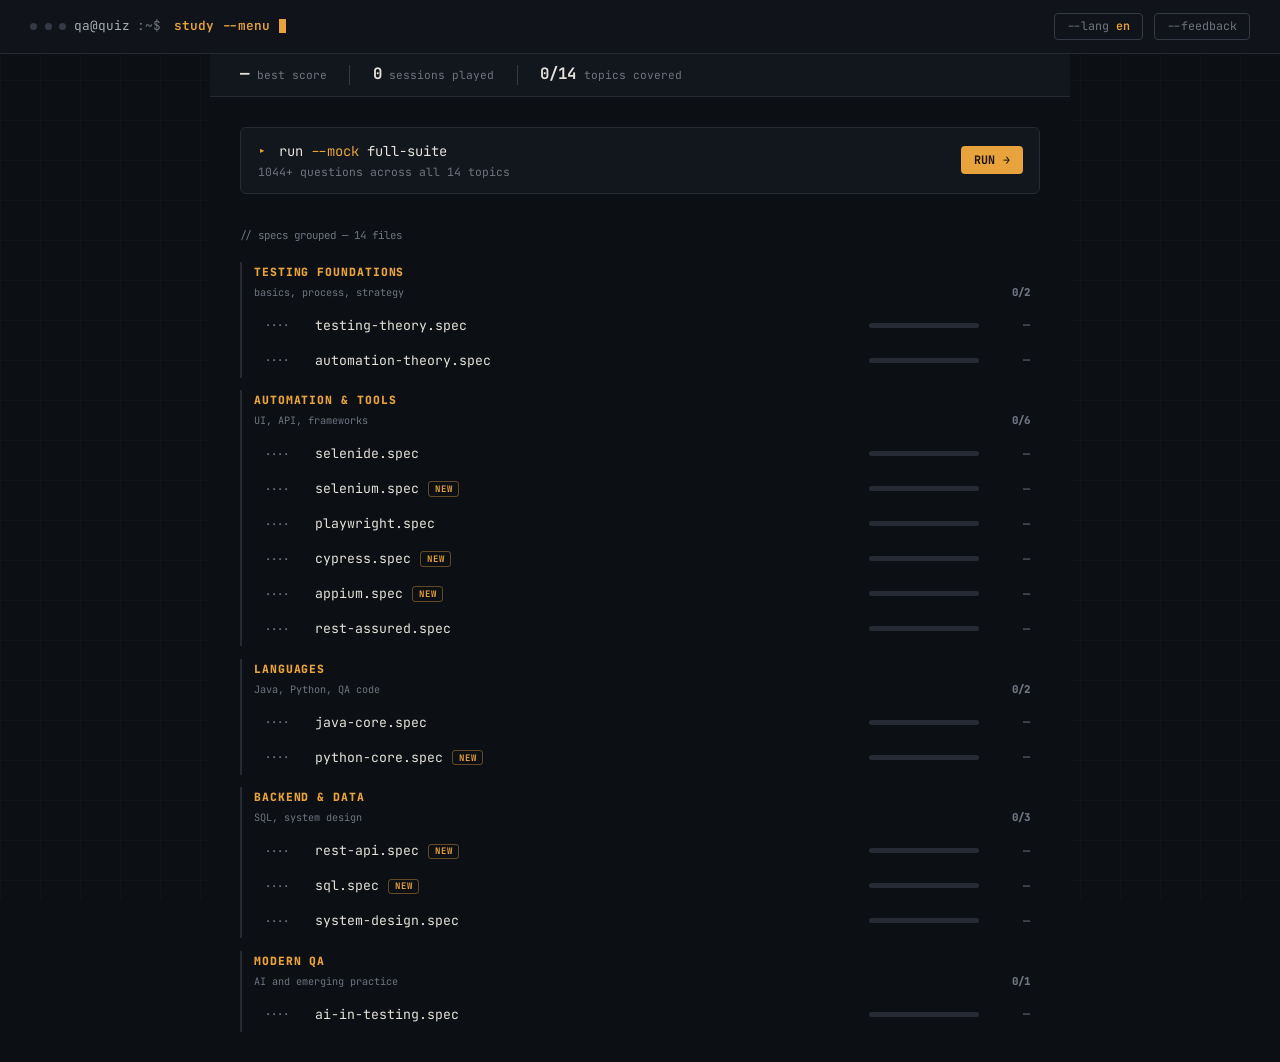
==== commit fafb397d: "Merge pull request #13 from yarikmuzyka/codex/add-tool-quiz-topics Add REST API, Selenium, Cypress a" ====
--- a/index.html
+++ b/index.html
@@ -86,94 +86,6 @@
       </div>
     </div>
 
-    <!-- BUG HUNT SCREEN -->
-    <div class="screen bug-hunt-screen" id="bugHuntScreen" style="display:none">
-      <div class="bug-shell">
-        <div class="bug-mission-bar">
-          <div class="bug-brand">
-            <span class="bug-brand-title">QA Mission Console</span>
-            <span class="bug-brand-sub">qa@quiz:~$ run bug-hunt</span>
-          </div>
-          <div class="bug-stat">
-            <span class="bug-stat-label">time</span>
-            <span class="bug-stat-value" id="bugTimer">10:00</span>
-          </div>
-          <div class="bug-stat">
-            <span class="bug-stat-label">found</span>
-            <span class="bug-stat-value bug-found-value" id="bugFoundCounter">0/10</span>
-          </div>
-          <div class="bug-category-strip" id="bugCategoryStrip"></div>
-          <button class="bug-report-top" id="bugReportTopBtn">Report bug</button>
-          <button class="bug-end-top" id="bugEndBtn">End session</button>
-        </div>
-
-        <div class="bug-layout">
-          <aside class="bug-sidebar">
-            <div class="bug-panel">
-              <div class="bug-panel-title">MISSION</div>
-              <p>Find and report 10 seeded bugs in the demo shop. Every bug counts.</p>
-            </div>
-            <div class="bug-panel">
-              <div class="bug-panel-title">FILTERS</div>
-              <label class="bug-filter-label" for="bugSearchInput">Search</label>
-              <input class="bug-input" id="bugSearchInput" type="search" placeholder="Search products...">
-              <label class="bug-filter-label" for="bugCategoryFilter">Category</label>
-              <select class="bug-input" id="bugCategoryFilter">
-                <option value="all">All categories</option>
-                <option value="electronics">Electronics</option>
-                <option value="home">Home</option>
-                <option value="accessories">Accessories</option>
-              </select>
-              <label class="bug-filter-label" for="bugMaxPrice">Max price</label>
-              <input class="bug-input" id="bugMaxPrice" type="number" value="150" min="0">
-              <label class="bug-filter-check">
-                <input id="bugInStockOnly" type="checkbox">
-                <span>In stock only</span>
-              </label>
-            </div>
-            <div class="bug-panel">
-              <div class="bug-panel-title">CONSOLE</div>
-              <div class="bug-console" id="bugConsoleLog"></div>
-            </div>
-          </aside>
-
-          <main class="bug-shop">
-            <div class="bug-shop-toolbar">
-              <div>
-                <div class="bug-shop-title">QA Demo Shop</div>
-                <div class="bug-shop-sub" id="bugShopSub">All products</div>
-              </div>
-              <select class="bug-input bug-sort" id="bugSortSelect">
-                <option value="featured">Featured</option>
-                <option value="az">Sort A-Z</option>
-                <option value="priceLow">Price low to high</option>
-              </select>
-            </div>
-            <div class="bug-product-grid" id="bugProductGrid"></div>
-          </main>
-
-          <aside class="bug-cart">
-            <div class="bug-cart-head">
-              <span>Your Cart</span>
-              <span class="bug-cart-count" id="bugCartCount">0</span>
-            </div>
-            <div class="bug-cart-items" id="bugCartItems"></div>
-            <div class="bug-cart-summary">
-              <div><span>Subtotal</span><strong id="bugSubtotal">$0.00</strong></div>
-              <div><span>Discount</span><strong class="bug-discount" id="bugDiscount">-$0.00</strong></div>
-              <div><span>Total</span><strong id="bugTotal">$0.00</strong></div>
-            </div>
-            <button class="bug-checkout" id="bugCheckoutBtn">Checkout</button>
-            <button class="bug-report-main" id="bugReportMainBtn">Report bug</button>
-            <div class="bug-found-log">
-              <div class="bug-panel-title">FOUND BUGS LOG</div>
-              <div id="bugFoundLog"></div>
-            </div>
-          </aside>
-        </div>
-      </div>
-    </div>
-
     <!-- RESULTS SCREEN -->
     <div class="screen" id="resultsScreen" style="display:none">
       <div class="results-content">
@@ -195,43 +107,6 @@
           <div class="wrong-review-title">✗ FAILURES</div>
           <div id="wrongList"></div>
         </div>
-      </div>
-    </div>
-  </div>
-
-  <!-- BUG REPORT MODAL -->
-  <div class="modal-overlay" id="bugReportModal" style="display:none">
-    <div class="modal bug-report-modal">
-      <div class="modal-header">
-        <div class="modal-title">Report bug</div>
-        <button class="modal-close" id="bugReportClose">✕</button>
-      </div>
-      <div class="modal-body">
-        <div class="modal-label">What did you find?</div>
-        <textarea class="modal-textarea" id="bugReportText" placeholder="Example: Sort A-Z sorts products in the wrong direction"></textarea>
-        <div class="bug-report-feedback" id="bugReportFeedback"></div>
-      </div>
-      <div class="modal-footer">
-        <button class="modal-submit" id="bugReportSubmit">Submit bug</button>
-      </div>
-    </div>
-  </div>
-
-  <!-- BUG HUNT RESULT MODAL -->
-  <div class="modal-overlay" id="bugResultModal" style="display:none">
-    <div class="modal bug-result-modal">
-      <div class="modal-header">
-        <div class="modal-title">Bug Hunt report</div>
-        <button class="modal-close" id="bugResultClose">✕</button>
-      </div>
-      <div class="modal-body">
-        <div class="bug-result-score" id="bugResultScore">0/10</div>
-        <div class="bug-result-reason" id="bugResultReason">session ended</div>
-        <div class="modal-label">Found bugs</div>
-        <div class="bug-result-list" id="bugResultFound"></div>
-      </div>
-      <div class="modal-footer">
-        <button class="modal-submit" id="bugResultHome">Back to menu</button>
       </div>
     </div>
   </div>
--- a/style.css
+++ b/style.css
@@ -409,512 +409,6 @@
   min-width: 190px;
 }
 
-/* ─── BUG HUNT MODE ─── */
-.bug-hunt-screen {
-  max-width: none;
-  padding: 0;
-}
-
-.bug-shell {
-  min-height: calc(100vh - 58px);
-  display: flex;
-  flex-direction: column;
-  background: rgba(9, 12, 17, 0.88);
-}
-
-.bug-mission-bar {
-  display: grid;
-  grid-template-columns: minmax(210px, 1fr) auto auto minmax(320px, auto) auto auto;
-  align-items: stretch;
-  gap: 0.5rem;
-  padding: 0.65rem;
-  border-bottom: 1px solid var(--border);
-  background: var(--bg2);
-}
-
-.bug-brand,
-.bug-stat,
-.bug-category-pill {
-  border: 1px solid var(--border);
-  border-radius: 6px;
-  background: var(--bg);
-}
-
-.bug-brand {
-  padding: 0.65rem 0.85rem;
-  display: flex;
-  flex-direction: column;
-  justify-content: center;
-  min-width: 0;
-}
-
-.bug-brand-title {
-  color: var(--accent);
-  font-weight: 800;
-  font-size: 1rem;
-}
-
-.bug-brand-sub {
-  color: var(--text3);
-  font-size: 0.72rem;
-  white-space: nowrap;
-  overflow: hidden;
-  text-overflow: ellipsis;
-}
-
-.bug-stat {
-  min-width: 112px;
-  padding: 0.45rem 0.75rem;
-  display: flex;
-  flex-direction: column;
-  justify-content: center;
-  text-align: center;
-}
-
-.bug-stat-label {
-  color: var(--text3);
-  font-size: 0.62rem;
-  text-transform: uppercase;
-  letter-spacing: 0.08em;
-}
-
-.bug-stat-value {
-  color: var(--accent);
-  font-size: 1.45rem;
-  font-weight: 800;
-  line-height: 1.2;
-  font-variant-numeric: tabular-nums;
-}
-
-.bug-found-value { color: var(--correct2); }
-
-.bug-category-strip {
-  display: flex;
-  gap: 0.45rem;
-  align-items: stretch;
-  min-width: 0;
-}
-
-.bug-category-pill {
-  min-width: 78px;
-  padding: 0.42rem 0.55rem;
-  text-align: center;
-}
-
-.bug-category-pill span {
-  display: block;
-  color: var(--text2);
-  font-size: 0.62rem;
-}
-
-.bug-category-pill strong {
-  display: block;
-  color: var(--text);
-  font-size: 1rem;
-  font-variant-numeric: tabular-nums;
-}
-
-.bug-report-top,
-.bug-end-top,
-.bug-report-main,
-.bug-checkout {
-  border: none;
-  border-radius: 6px;
-  font-family: var(--mono);
-  font-weight: 800;
-  cursor: pointer;
-  transition: background 0.15s, transform 0.1s, border-color 0.15s;
-}
-
-.bug-report-top {
-  padding: 0.5rem 1rem;
-  background: var(--accent);
-  color: var(--accent-ink);
-  min-width: 138px;
-}
-
-.bug-end-top {
-  padding: 0.5rem 0.85rem;
-  background: transparent;
-  border: 1px solid var(--danger);
-  color: var(--danger2);
-  min-width: 120px;
-}
-
-.bug-report-top:hover,
-.bug-end-top:hover,
-.bug-report-main:hover,
-.bug-checkout:hover { transform: translateY(-1px); }
-
-.bug-layout {
-  flex: 1;
-  display: grid;
-  grid-template-columns: 290px minmax(0, 1fr) 330px;
-  gap: 0.65rem;
-  padding: 0.65rem;
-  min-height: 0;
-}
-
-.bug-sidebar,
-.bug-shop,
-.bug-cart {
-  border: 1px solid var(--border);
-  border-radius: 8px;
-  background: var(--bg2);
-  min-width: 0;
-}
-
-.bug-sidebar,
-.bug-cart {
-  display: flex;
-  flex-direction: column;
-  gap: 0.65rem;
-  padding: 0.75rem;
-}
-
-.bug-panel {
-  border: 1px solid var(--border);
-  border-radius: 6px;
-  padding: 0.75rem;
-  background: var(--bg);
-}
-
-.bug-panel-title {
-  color: var(--accent);
-  font-size: 0.72rem;
-  font-weight: 800;
-  letter-spacing: 0.08em;
-  text-transform: uppercase;
-  margin-bottom: 0.5rem;
-}
-
-.bug-panel p {
-  color: var(--text2);
-  font-size: 0.76rem;
-  line-height: 1.55;
-}
-
-.bug-filter-label {
-  display: block;
-  margin: 0.55rem 0 0.25rem;
-  color: var(--text3);
-  font-size: 0.68rem;
-  text-transform: uppercase;
-}
-
-.bug-input {
-  width: 100%;
-  padding: 0.55rem 0.65rem;
-  border: 1px solid var(--border2);
-  border-radius: 5px;
-  background: var(--bg3);
-  color: var(--text);
-  font-family: var(--mono);
-  font-size: 0.78rem;
-  outline: none;
-}
-
-.bug-input:focus {
-  border-color: var(--accent-border);
-}
-
-.bug-filter-check {
-  display: flex;
-  align-items: center;
-  gap: 0.45rem;
-  margin-top: 0.7rem;
-  color: var(--text2);
-  font-size: 0.76rem;
-}
-
-.bug-filter-check input {
-  accent-color: var(--accent);
-}
-
-.bug-console {
-  min-height: 118px;
-  display: flex;
-  flex-direction: column;
-  gap: 0.25rem;
-  color: var(--text3);
-  font-size: 0.7rem;
-}
-
-.bug-console-line.pass { color: var(--correct2); }
-.bug-console-line.fail { color: var(--danger2); }
-
-.bug-shop {
-  padding: 0.85rem;
-  display: flex;
-  flex-direction: column;
-  min-height: 0;
-}
-
-.bug-shop-toolbar {
-  display: flex;
-  justify-content: space-between;
-  align-items: center;
-  gap: 1rem;
-  margin-bottom: 0.8rem;
-}
-
-.bug-shop-title {
-  color: var(--text);
-  font-size: 1.05rem;
-  font-weight: 800;
-}
-
-.bug-shop-sub {
-  color: var(--text3);
-  font-size: 0.72rem;
-}
-
-.bug-sort {
-  width: 180px;
-  flex-shrink: 0;
-}
-
-.bug-product-grid {
-  display: grid;
-  grid-template-columns: repeat(3, minmax(0, 1fr));
-  gap: 0.75rem;
-  overflow: auto;
-  padding-right: 0.15rem;
-}
-
-.bug-product-card {
-  border: 1px solid var(--border);
-  border-radius: 7px;
-  background: var(--bg);
-  overflow: hidden;
-  display: flex;
-  flex-direction: column;
-  min-height: 250px;
-}
-
-.bug-product-media {
-  min-height: 120px;
-  display: flex;
-  align-items: center;
-  justify-content: center;
-  background: radial-gradient(circle at 50% 35%, rgba(232, 163, 61, 0.16), transparent 56%), var(--bg3);
-  font-size: 3rem;
-}
-
-.bug-product-body {
-  padding: 0.7rem;
-  display: flex;
-  flex-direction: column;
-  gap: 0.35rem;
-  flex: 1;
-}
-
-.bug-product-name {
-  color: var(--text);
-  font-weight: 700;
-  font-size: 0.84rem;
-}
-
-.bug-product-meta {
-  color: var(--text3);
-  font-size: 0.68rem;
-}
-
-.bug-product-price {
-  color: var(--correct2);
-  font-weight: 800;
-  font-size: 0.9rem;
-}
-
-.bug-product-stock {
-  color: var(--text3);
-  font-size: 0.68rem;
-}
-
-.bug-add-btn {
-  margin-top: auto;
-  padding: 0.5rem;
-  border: 1px solid var(--border2);
-  border-radius: 5px;
-  background: transparent;
-  color: var(--accent);
-  font-family: var(--mono);
-  font-weight: 700;
-  cursor: pointer;
-}
-
-.bug-add-btn:hover { background: var(--accent-bg); border-color: var(--accent-border); }
-.bug-add-btn[aria-disabled="true"] { opacity: 0.48; cursor: pointer; }
-
-.bug-cart-head {
-  display: flex;
-  justify-content: space-between;
-  align-items: center;
-  color: var(--text);
-  font-weight: 800;
-}
-
-.bug-cart-count {
-  color: var(--accent);
-  font-variant-numeric: tabular-nums;
-}
-
-.bug-cart-items {
-  display: flex;
-  flex-direction: column;
-  gap: 0.55rem;
-  min-height: 120px;
-}
-
-.bug-cart-empty {
-  color: var(--text3);
-  font-size: 0.76rem;
-  border: 1px dashed var(--border2);
-  border-radius: 6px;
-  padding: 1rem;
-  text-align: center;
-}
-
-.bug-cart-item {
-  display: grid;
-  grid-template-columns: 1fr auto;
-  gap: 0.35rem;
-  border: 1px solid var(--border);
-  border-radius: 6px;
-  padding: 0.55rem;
-  background: var(--bg);
-}
-
-.bug-cart-item-name {
-  color: var(--text2);
-  font-size: 0.74rem;
-}
-
-.bug-cart-item-price {
-  color: var(--correct2);
-  font-size: 0.74rem;
-  font-weight: 800;
-}
-
-.bug-remove-btn {
-  grid-row: span 2;
-  align-self: center;
-  border: none;
-  background: transparent;
-  color: var(--text3);
-  cursor: pointer;
-  font-size: 1rem;
-}
-
-.bug-remove-btn:hover { color: var(--danger2); }
-
-.bug-cart-summary {
-  border-top: 1px solid var(--border);
-  border-bottom: 1px solid var(--border);
-  padding: 0.7rem 0;
-  display: flex;
-  flex-direction: column;
-  gap: 0.4rem;
-}
-
-.bug-cart-summary div {
-  display: flex;
-  justify-content: space-between;
-  color: var(--text2);
-  font-size: 0.78rem;
-}
-
-.bug-cart-summary strong {
-  color: var(--text);
-}
-
-.bug-cart-summary .bug-discount {
-  color: var(--danger2);
-}
-
-.bug-checkout {
-  padding: 0.75rem;
-  background: var(--correct);
-  color: #07110B;
-}
-
-.bug-report-main {
-  padding: 0.8rem;
-  background: var(--accent);
-  color: var(--accent-ink);
-  font-size: 0.92rem;
-}
-
-.bug-found-log {
-  margin-top: auto;
-  border-top: 1px solid var(--border);
-  padding-top: 0.75rem;
-}
-
-.bug-found-entry {
-  padding: 0.45rem 0;
-  border-bottom: 1px dashed var(--border);
-  color: var(--text2);
-  font-size: 0.72rem;
-}
-
-.bug-found-entry strong {
-  color: var(--correct2);
-}
-
-.bug-report-feedback {
-  min-height: 1.2rem;
-  color: var(--text3);
-  font-size: 0.75rem;
-}
-.bug-report-feedback.pass { color: var(--correct2); }
-.bug-report-feedback.fail { color: var(--danger2); }
-
-.bug-report-modal { max-width: 520px; }
-
-.bug-result-modal {
-  max-width: 760px;
-}
-
-.bug-result-score {
-  color: var(--accent);
-  font-size: 42px;
-  font-weight: 800;
-  line-height: 1;
-  margin-bottom: 10px;
-}
-
-.bug-result-reason {
-  color: var(--muted);
-  font-size: 14px;
-  margin-bottom: 22px;
-}
-
-.bug-result-list {
-  border: 1px solid var(--border);
-  border-radius: 8px;
-  color: var(--text);
-  display: grid;
-  gap: 8px;
-  min-height: 130px;
-  padding: 12px;
-}
-
-.bug-result-item {
-  color: var(--muted);
-  font-size: 13px;
-  line-height: 1.45;
-}
-
-.bug-result-item strong {
-  color: var(--correct2);
-  display: block;
-  font-size: 11px;
-  letter-spacing: 0.08em;
-  margin-bottom: 2px;
-  text-transform: uppercase;
-}
-
 /* ─── COUNT PICKER ─── */
 .count-options {
   display: flex;
@@ -1317,18 +811,13 @@
   background: var(--border2);
 }
 
-.dash-content {
-  position: relative;
+.dash-main {
+  padding: 2rem;
+  display: flex;
+  flex-direction: column;
+  gap: 0.6rem;
   background: var(--bg);
   flex: 1;
-  padding: 2rem 2rem 2rem 5.4rem;
-}
-
-.dash-main {
-  display: flex;
-  flex-direction: column;
-  gap: 0.6rem;
-  min-width: 0;
 }
 
 /* ─── CI action rows (mock / rerun-failed) ─── */
@@ -1362,149 +851,6 @@
 .ci-action.secondary { border-color: var(--danger-bg); }
 .ci-action.secondary .cmd-prompt, .ci-action.secondary .flag { color: var(--danger2); }
 .ci-action.secondary .go { background: var(--danger); color: #1A0E0C; }
-
-.dash-bug-rail {
-  position: absolute;
-  left: 1.45rem;
-  top: 2rem;
-  z-index: 5;
-}
-
-.bug-rail-toggle {
-  width: 46px;
-  min-height: 170px;
-  display: flex;
-  flex-direction: column;
-  align-items: center;
-  justify-content: space-between;
-  padding: 0.5rem 0.35rem;
-  border: 1px solid rgba(65, 197, 120, 0.62);
-  border-radius: 8px;
-  background:
-    linear-gradient(180deg, rgba(65, 197, 120, 0.08), rgba(232, 163, 61, 0.04)),
-    var(--bg2);
-  color: var(--text);
-  cursor: pointer;
-  font-family: var(--mono);
-  transition: border-color 0.15s, background 0.15s, transform 0.12s;
-}
-
-.bug-rail-toggle:hover {
-  border-color: var(--correct2);
-  background:
-    linear-gradient(180deg, rgba(65, 197, 120, 0.12), rgba(232, 163, 61, 0.06)),
-    var(--bg3);
-  transform: translateY(-1px);
-}
-
-.bug-rail-new {
-  padding: 0.15rem 0.25rem;
-  border: 1px solid var(--accent-border);
-  border-radius: 4px;
-  color: var(--accent);
-  font-size: 0.54rem;
-  font-weight: 800;
-  letter-spacing: 0.04em;
-}
-
-.bug-rail-label {
-  writing-mode: vertical-rl;
-  transform: rotate(180deg);
-  color: var(--text);
-  font-size: 0.72rem;
-  font-weight: 800;
-  letter-spacing: 0.08em;
-  text-transform: uppercase;
-}
-
-.bug-rail-arrow {
-  color: var(--correct2);
-  font-size: 0.9rem;
-  font-weight: 800;
-}
-
-.bug-rail-panel {
-  position: absolute;
-  left: 3.7rem;
-  top: 0;
-  width: 285px;
-  display: none;
-  padding: 0.9rem;
-  border: 1px solid rgba(65, 197, 120, 0.62);
-  border-radius: 8px;
-  background:
-    linear-gradient(180deg, rgba(65, 197, 120, 0.1), rgba(232, 163, 61, 0.04)),
-    var(--bg2);
-  box-shadow: 0 22px 60px rgba(0,0,0,0.32);
-}
-
-.bug-rail-open .bug-rail-panel {
-  display: block;
-}
-
-.bug-panel-kicker {
-  color: var(--correct2);
-  font-size: 0.64rem;
-  font-weight: 800;
-  letter-spacing: 0.08em;
-  text-transform: uppercase;
-}
-
-.bug-panel-title {
-  color: var(--accent);
-  font-size: 1.55rem;
-  font-weight: 800;
-  line-height: 1.05;
-  margin-top: 0.45rem;
-}
-
-.bug-panel-copy {
-  color: var(--text3);
-  font-size: 0.74rem;
-  line-height: 1.45;
-  margin-top: 0.55rem;
-}
-
-.bug-panel-meta {
-  display: grid;
-  grid-template-columns: repeat(2, minmax(0, 1fr));
-  gap: 0.5rem;
-  margin-top: 0.75rem;
-}
-
-.bug-panel-meta strong {
-  border: 1px solid var(--border);
-  border-radius: 6px;
-  padding: 0.55rem 0.5rem;
-  background: var(--bg);
-  color: var(--text);
-  font-size: 0.82rem;
-  font-variant-numeric: tabular-nums;
-  text-align: center;
-}
-
-.bug-panel-hints {
-  margin-top: 0.7rem;
-  padding-top: 0.65rem;
-  border-top: 1px solid var(--border);
-  color: var(--text2);
-  font-size: 0.68rem;
-  line-height: 1.45;
-}
-
-.bug-panel-start {
-  width: 100%;
-  margin-top: 0.75rem;
-  padding: 0.65rem;
-  border: none;
-  border-radius: 6px;
-  background: var(--correct);
-  color: #07110B;
-  cursor: pointer;
-  font-family: var(--mono);
-  font-size: 0.76rem;
-  font-weight: 800;
-}
 
 .dash-main-subtitle {
   font-family: var(--mono);
@@ -1617,64 +963,10 @@
   .dash-topbar { padding: 0.6rem 1rem; flex-wrap: wrap; gap: 0.75rem; }
   .dash-topbar-stats { gap: 1rem; }
   .dash-topbar-n { font-size: 0.95rem; }
-  .dash-content {
-    padding: 1rem;
-  }
-  .dash-bug-rail {
-    position: static;
-    margin-bottom: 0.6rem;
-  }
-  .bug-rail-toggle {
-    width: 100%;
-    min-height: 0;
-    flex-direction: row;
-    justify-content: flex-start;
-    gap: 0.75rem;
-    padding: 0.65rem 0.75rem;
-  }
-  .bug-rail-label {
-    writing-mode: horizontal-tb;
-    transform: none;
-  }
-  .bug-rail-arrow {
-    margin-left: auto;
-  }
-  .bug-rail-panel {
-    position: static;
-    width: 100%;
-    margin-top: 0.6rem;
-  }
+  .dash-main { padding: 1rem; }
   .ci-action { flex-direction: column; align-items: flex-start; gap: 0.6rem; }
   .ci-action .go { align-self: flex-start; }
   .spec-progress { width: 60px; }
   .result-actions { flex-direction: column; align-items: stretch; }
   .result-action-btn { width: 100%; min-width: 0; justify-content: space-between; }
-
-  .bug-mission-bar {
-    grid-template-columns: 1fr 1fr;
-  }
-  .bug-brand,
-  .bug-category-strip {
-    grid-column: 1 / -1;
-  }
-  .bug-category-strip {
-    flex-wrap: wrap;
-  }
-  .bug-report-top,
-  .bug-end-top {
-    min-width: 0;
-  }
-  .bug-layout {
-    grid-template-columns: 1fr;
-  }
-  .bug-product-grid {
-    grid-template-columns: 1fr;
-  }
-  .bug-sort {
-    width: 100%;
-  }
-  .bug-shop-toolbar {
-    align-items: stretch;
-    flex-direction: column;
-  }
-}
+}
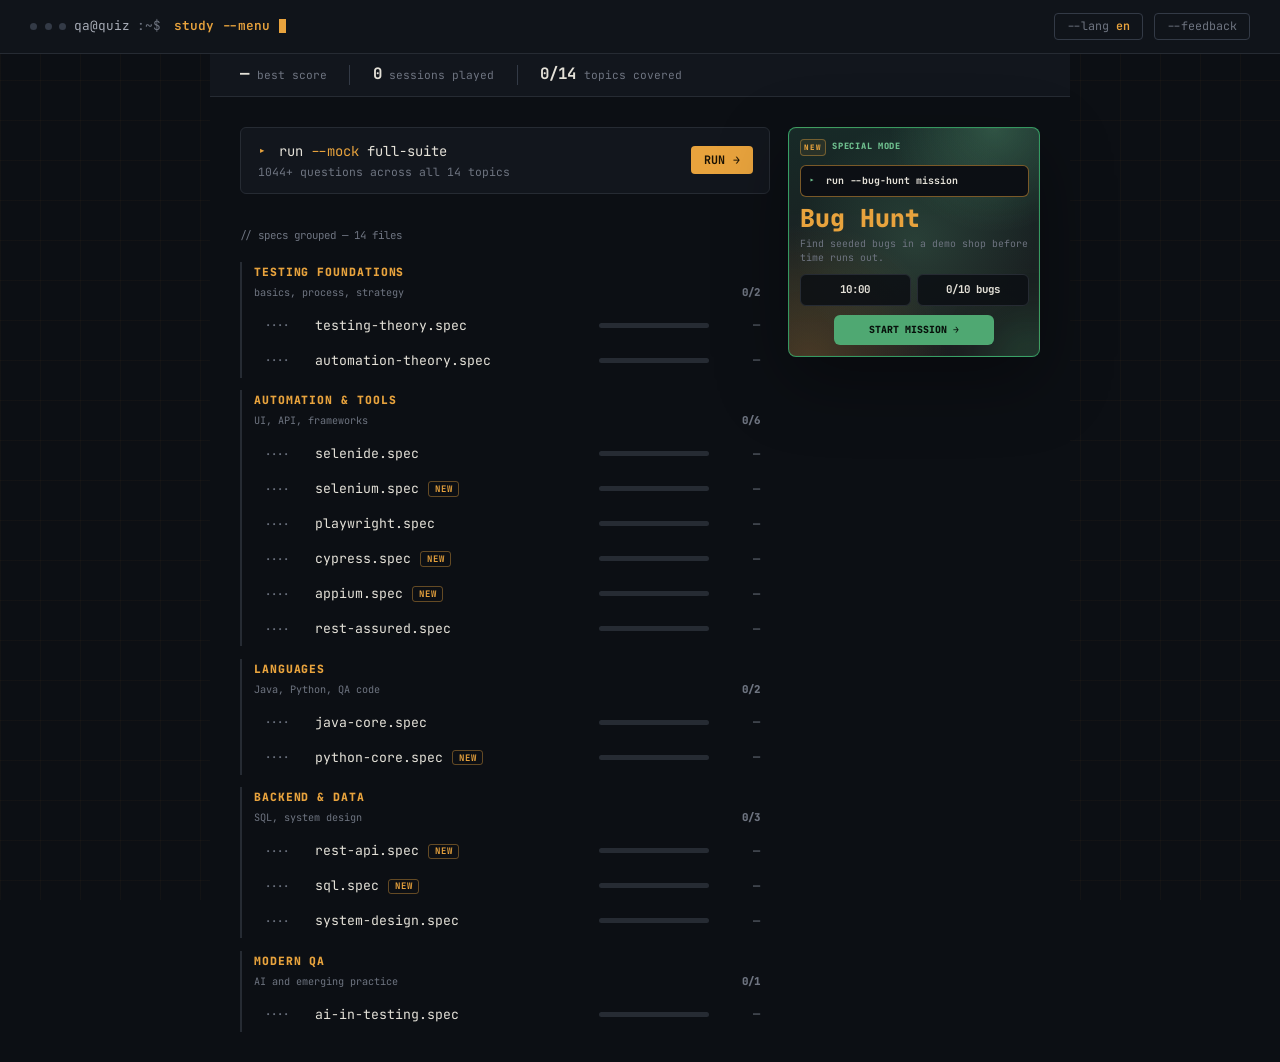
==== commit 379450f4: "feat: polish bug hunt release flow" ====
--- a/index.html
+++ b/index.html
@@ -86,6 +86,94 @@
       </div>
     </div>
 
+    <!-- BUG HUNT SCREEN -->
+    <div class="screen bug-hunt-screen" id="bugHuntScreen" style="display:none">
+      <div class="bug-shell">
+        <div class="bug-mission-bar">
+          <div class="bug-brand">
+            <span class="bug-brand-title">QA Mission Console</span>
+            <span class="bug-brand-sub">qa@quiz:~$ run bug-hunt</span>
+          </div>
+          <div class="bug-stat">
+            <span class="bug-stat-label">time</span>
+            <span class="bug-stat-value" id="bugTimer">10:00</span>
+          </div>
+          <div class="bug-stat">
+            <span class="bug-stat-label">found</span>
+            <span class="bug-stat-value bug-found-value" id="bugFoundCounter">0/10</span>
+          </div>
+          <div class="bug-category-strip" id="bugCategoryStrip"></div>
+          <button class="bug-report-top" id="bugReportTopBtn">Report bug</button>
+          <button class="bug-end-top" id="bugEndBtn">End session</button>
+        </div>
+
+        <div class="bug-layout">
+          <aside class="bug-sidebar">
+            <div class="bug-panel">
+              <div class="bug-panel-title">MISSION</div>
+              <p>Find and report 10 seeded bugs in the demo shop. Every bug counts.</p>
+            </div>
+            <div class="bug-panel">
+              <div class="bug-panel-title">FILTERS</div>
+              <label class="bug-filter-label" for="bugSearchInput">Search</label>
+              <input class="bug-input" id="bugSearchInput" type="search" placeholder="Search products...">
+              <label class="bug-filter-label" for="bugCategoryFilter">Category</label>
+              <select class="bug-input" id="bugCategoryFilter">
+                <option value="all">All categories</option>
+                <option value="electronics">Electronics</option>
+                <option value="home">Home</option>
+                <option value="accessories">Accessories</option>
+              </select>
+              <label class="bug-filter-label" for="bugMaxPrice">Max price</label>
+              <input class="bug-input" id="bugMaxPrice" type="number" value="150" min="0">
+              <label class="bug-filter-check">
+                <input id="bugInStockOnly" type="checkbox">
+                <span>In stock only</span>
+              </label>
+            </div>
+            <div class="bug-panel">
+              <div class="bug-panel-title">CONSOLE</div>
+              <div class="bug-console" id="bugConsoleLog"></div>
+            </div>
+          </aside>
+
+          <main class="bug-shop">
+            <div class="bug-shop-toolbar">
+              <div>
+                <div class="bug-shop-title">QA Demo Shop</div>
+                <div class="bug-shop-sub" id="bugShopSub">All products</div>
+              </div>
+              <select class="bug-input bug-sort" id="bugSortSelect">
+                <option value="featured">Featured</option>
+                <option value="az">Sort A-Z</option>
+                <option value="priceLow">Price low to high</option>
+              </select>
+            </div>
+            <div class="bug-product-grid" id="bugProductGrid"></div>
+          </main>
+
+          <aside class="bug-cart">
+            <div class="bug-cart-head">
+              <span>Your Cart</span>
+              <span class="bug-cart-count" id="bugCartCount">0</span>
+            </div>
+            <div class="bug-cart-items" id="bugCartItems"></div>
+            <div class="bug-cart-summary">
+              <div><span>Subtotal</span><strong id="bugSubtotal">$0.00</strong></div>
+              <div><span>Discount</span><strong class="bug-discount" id="bugDiscount">-$0.00</strong></div>
+              <div><span>Total</span><strong id="bugTotal">$0.00</strong></div>
+            </div>
+            <button class="bug-checkout" id="bugCheckoutBtn">Checkout</button>
+            <button class="bug-report-main" id="bugReportMainBtn">Report bug</button>
+            <div class="bug-found-log">
+              <div class="bug-panel-title">FOUND BUGS LOG</div>
+              <div id="bugFoundLog"></div>
+            </div>
+          </aside>
+        </div>
+      </div>
+    </div>
+
     <!-- RESULTS SCREEN -->
     <div class="screen" id="resultsScreen" style="display:none">
       <div class="results-content">
@@ -107,6 +195,45 @@
           <div class="wrong-review-title">✗ FAILURES</div>
           <div id="wrongList"></div>
         </div>
+      </div>
+    </div>
+  </div>
+
+  <!-- BUG REPORT MODAL -->
+  <div class="modal-overlay" id="bugReportModal" style="display:none">
+    <div class="modal bug-report-modal">
+      <div class="modal-header">
+        <div class="modal-title">Report bug</div>
+        <button class="modal-close" id="bugReportClose">✕</button>
+      </div>
+      <div class="modal-body">
+        <div class="modal-label">What did you find?</div>
+        <textarea class="modal-textarea" id="bugReportText" placeholder="Example: Sort A-Z sorts products in the wrong direction"></textarea>
+        <div class="bug-report-feedback" id="bugReportFeedback"></div>
+      </div>
+      <div class="modal-footer">
+        <button class="modal-submit" id="bugReportSubmit">Submit bug</button>
+      </div>
+    </div>
+  </div>
+
+  <!-- BUG HUNT RESULT MODAL -->
+  <div class="modal-overlay" id="bugResultModal" style="display:none">
+    <div class="modal bug-result-modal">
+      <div class="modal-header">
+        <div class="modal-title">Bug Hunt report</div>
+        <button class="modal-close" id="bugResultClose">✕</button>
+      </div>
+      <div class="modal-body">
+        <div class="bug-result-score" id="bugResultScore">0/10</div>
+        <div class="bug-result-reason" id="bugResultReason">session ended</div>
+        <div class="modal-label">Found bugs</div>
+        <div class="bug-result-list" id="bugResultFound"></div>
+      </div>
+      <div class="modal-footer">
+        <button class="modal-submit secondary" id="bugShareBadgeBtn">$ share --badge</button>
+        <button class="modal-submit secondary" id="bugRestartBtn">Restart challenge</button>
+        <button class="modal-submit" id="bugResultHome">Back to menu</button>
       </div>
     </div>
   </div>
--- a/style.css
+++ b/style.css
@@ -409,6 +409,512 @@
   min-width: 190px;
 }
 
+/* ─── BUG HUNT MODE ─── */
+.bug-hunt-screen {
+  max-width: none;
+  padding: 0;
+}
+
+.bug-shell {
+  min-height: calc(100vh - 58px);
+  display: flex;
+  flex-direction: column;
+  background: rgba(9, 12, 17, 0.88);
+}
+
+.bug-mission-bar {
+  display: grid;
+  grid-template-columns: minmax(210px, 1fr) auto auto minmax(320px, auto) auto auto;
+  align-items: stretch;
+  gap: 0.5rem;
+  padding: 0.65rem;
+  border-bottom: 1px solid var(--border);
+  background: var(--bg2);
+}
+
+.bug-brand,
+.bug-stat,
+.bug-category-pill {
+  border: 1px solid var(--border);
+  border-radius: 6px;
+  background: var(--bg);
+}
+
+.bug-brand {
+  padding: 0.65rem 0.85rem;
+  display: flex;
+  flex-direction: column;
+  justify-content: center;
+  min-width: 0;
+}
+
+.bug-brand-title {
+  color: var(--accent);
+  font-weight: 800;
+  font-size: 1rem;
+}
+
+.bug-brand-sub {
+  color: var(--text3);
+  font-size: 0.72rem;
+  white-space: nowrap;
+  overflow: hidden;
+  text-overflow: ellipsis;
+}
+
+.bug-stat {
+  min-width: 112px;
+  padding: 0.45rem 0.75rem;
+  display: flex;
+  flex-direction: column;
+  justify-content: center;
+  text-align: center;
+}
+
+.bug-stat-label {
+  color: var(--text3);
+  font-size: 0.62rem;
+  text-transform: uppercase;
+  letter-spacing: 0.08em;
+}
+
+.bug-stat-value {
+  color: var(--accent);
+  font-size: 1.45rem;
+  font-weight: 800;
+  line-height: 1.2;
+  font-variant-numeric: tabular-nums;
+}
+
+.bug-found-value { color: var(--correct2); }
+
+.bug-category-strip {
+  display: flex;
+  gap: 0.45rem;
+  align-items: stretch;
+  min-width: 0;
+}
+
+.bug-category-pill {
+  min-width: 78px;
+  padding: 0.42rem 0.55rem;
+  text-align: center;
+}
+
+.bug-category-pill span {
+  display: block;
+  color: var(--text2);
+  font-size: 0.62rem;
+}
+
+.bug-category-pill strong {
+  display: block;
+  color: var(--text);
+  font-size: 1rem;
+  font-variant-numeric: tabular-nums;
+}
+
+.bug-report-top,
+.bug-end-top,
+.bug-report-main,
+.bug-checkout {
+  border: none;
+  border-radius: 6px;
+  font-family: var(--mono);
+  font-weight: 800;
+  cursor: pointer;
+  transition: background 0.15s, transform 0.1s, border-color 0.15s;
+}
+
+.bug-report-top {
+  padding: 0.5rem 1rem;
+  background: var(--accent);
+  color: var(--accent-ink);
+  min-width: 138px;
+}
+
+.bug-end-top {
+  padding: 0.5rem 0.85rem;
+  background: transparent;
+  border: 1px solid var(--danger);
+  color: var(--danger2);
+  min-width: 120px;
+}
+
+.bug-report-top:hover,
+.bug-end-top:hover,
+.bug-report-main:hover,
+.bug-checkout:hover { transform: translateY(-1px); }
+
+.bug-layout {
+  flex: 1;
+  display: grid;
+  grid-template-columns: 290px minmax(0, 1fr) 330px;
+  gap: 0.65rem;
+  padding: 0.65rem;
+  min-height: 0;
+}
+
+.bug-sidebar,
+.bug-shop,
+.bug-cart {
+  border: 1px solid var(--border);
+  border-radius: 8px;
+  background: var(--bg2);
+  min-width: 0;
+}
+
+.bug-sidebar,
+.bug-cart {
+  display: flex;
+  flex-direction: column;
+  gap: 0.65rem;
+  padding: 0.75rem;
+}
+
+.bug-panel {
+  border: 1px solid var(--border);
+  border-radius: 6px;
+  padding: 0.75rem;
+  background: var(--bg);
+}
+
+.bug-panel-title {
+  color: var(--accent);
+  font-size: 0.72rem;
+  font-weight: 800;
+  letter-spacing: 0.08em;
+  text-transform: uppercase;
+  margin-bottom: 0.5rem;
+}
+
+.bug-panel p {
+  color: var(--text2);
+  font-size: 0.76rem;
+  line-height: 1.55;
+}
+
+.bug-filter-label {
+  display: block;
+  margin: 0.55rem 0 0.25rem;
+  color: var(--text3);
+  font-size: 0.68rem;
+  text-transform: uppercase;
+}
+
+.bug-input {
+  width: 100%;
+  padding: 0.55rem 0.65rem;
+  border: 1px solid var(--border2);
+  border-radius: 5px;
+  background: var(--bg3);
+  color: var(--text);
+  font-family: var(--mono);
+  font-size: 0.78rem;
+  outline: none;
+}
+
+.bug-input:focus {
+  border-color: var(--accent-border);
+}
+
+.bug-filter-check {
+  display: flex;
+  align-items: center;
+  gap: 0.45rem;
+  margin-top: 0.7rem;
+  color: var(--text2);
+  font-size: 0.76rem;
+}
+
+.bug-filter-check input {
+  accent-color: var(--accent);
+}
+
+.bug-console {
+  min-height: 118px;
+  display: flex;
+  flex-direction: column;
+  gap: 0.25rem;
+  color: var(--text3);
+  font-size: 0.7rem;
+}
+
+.bug-console-line.pass { color: var(--correct2); }
+.bug-console-line.fail { color: var(--danger2); }
+
+.bug-shop {
+  padding: 0.85rem;
+  display: flex;
+  flex-direction: column;
+  min-height: 0;
+}
+
+.bug-shop-toolbar {
+  display: flex;
+  justify-content: space-between;
+  align-items: center;
+  gap: 1rem;
+  margin-bottom: 0.8rem;
+}
+
+.bug-shop-title {
+  color: var(--text);
+  font-size: 1.05rem;
+  font-weight: 800;
+}
+
+.bug-shop-sub {
+  color: var(--text3);
+  font-size: 0.72rem;
+}
+
+.bug-sort {
+  width: 180px;
+  flex-shrink: 0;
+}
+
+.bug-product-grid {
+  display: grid;
+  grid-template-columns: repeat(3, minmax(0, 1fr));
+  gap: 0.75rem;
+  overflow: auto;
+  padding-right: 0.15rem;
+}
+
+.bug-product-card {
+  border: 1px solid var(--border);
+  border-radius: 7px;
+  background: var(--bg);
+  overflow: hidden;
+  display: flex;
+  flex-direction: column;
+  min-height: 250px;
+}
+
+.bug-product-media {
+  min-height: 120px;
+  display: flex;
+  align-items: center;
+  justify-content: center;
+  background: radial-gradient(circle at 50% 35%, rgba(232, 163, 61, 0.16), transparent 56%), var(--bg3);
+  font-size: 3rem;
+}
+
+.bug-product-body {
+  padding: 0.7rem;
+  display: flex;
+  flex-direction: column;
+  gap: 0.35rem;
+  flex: 1;
+}
+
+.bug-product-name {
+  color: var(--text);
+  font-weight: 700;
+  font-size: 0.84rem;
+}
+
+.bug-product-meta {
+  color: var(--text3);
+  font-size: 0.68rem;
+}
+
+.bug-product-price {
+  color: var(--correct2);
+  font-weight: 800;
+  font-size: 0.9rem;
+}
+
+.bug-product-stock {
+  color: var(--text3);
+  font-size: 0.68rem;
+}
+
+.bug-add-btn {
+  margin-top: auto;
+  padding: 0.5rem;
+  border: 1px solid var(--border2);
+  border-radius: 5px;
+  background: transparent;
+  color: var(--accent);
+  font-family: var(--mono);
+  font-weight: 700;
+  cursor: pointer;
+}
+
+.bug-add-btn:hover { background: var(--accent-bg); border-color: var(--accent-border); }
+.bug-add-btn[aria-disabled="true"] { opacity: 0.48; cursor: pointer; }
+
+.bug-cart-head {
+  display: flex;
+  justify-content: space-between;
+  align-items: center;
+  color: var(--text);
+  font-weight: 800;
+}
+
+.bug-cart-count {
+  color: var(--accent);
+  font-variant-numeric: tabular-nums;
+}
+
+.bug-cart-items {
+  display: flex;
+  flex-direction: column;
+  gap: 0.55rem;
+  min-height: 120px;
+}
+
+.bug-cart-empty {
+  color: var(--text3);
+  font-size: 0.76rem;
+  border: 1px dashed var(--border2);
+  border-radius: 6px;
+  padding: 1rem;
+  text-align: center;
+}
+
+.bug-cart-item {
+  display: grid;
+  grid-template-columns: 1fr auto;
+  gap: 0.35rem;
+  border: 1px solid var(--border);
+  border-radius: 6px;
+  padding: 0.55rem;
+  background: var(--bg);
+}
+
+.bug-cart-item-name {
+  color: var(--text2);
+  font-size: 0.74rem;
+}
+
+.bug-cart-item-price {
+  color: var(--correct2);
+  font-size: 0.74rem;
+  font-weight: 800;
+}
+
+.bug-remove-btn {
+  grid-row: span 2;
+  align-self: center;
+  border: none;
+  background: transparent;
+  color: var(--text3);
+  cursor: pointer;
+  font-size: 1rem;
+}
+
+.bug-remove-btn:hover { color: var(--danger2); }
+
+.bug-cart-summary {
+  border-top: 1px solid var(--border);
+  border-bottom: 1px solid var(--border);
+  padding: 0.7rem 0;
+  display: flex;
+  flex-direction: column;
+  gap: 0.4rem;
+}
+
+.bug-cart-summary div {
+  display: flex;
+  justify-content: space-between;
+  color: var(--text2);
+  font-size: 0.78rem;
+}
+
+.bug-cart-summary strong {
+  color: var(--text);
+}
+
+.bug-cart-summary .bug-discount {
+  color: var(--danger2);
+}
+
+.bug-checkout {
+  padding: 0.75rem;
+  background: var(--correct);
+  color: #07110B;
+}
+
+.bug-report-main {
+  padding: 0.8rem;
+  background: var(--accent);
+  color: var(--accent-ink);
+  font-size: 0.92rem;
+}
+
+.bug-found-log {
+  margin-top: auto;
+  border-top: 1px solid var(--border);
+  padding-top: 0.75rem;
+}
+
+.bug-found-entry {
+  padding: 0.45rem 0;
+  border-bottom: 1px dashed var(--border);
+  color: var(--text2);
+  font-size: 0.72rem;
+}
+
+.bug-found-entry strong {
+  color: var(--correct2);
+}
+
+.bug-report-feedback {
+  min-height: 1.2rem;
+  color: var(--text3);
+  font-size: 0.75rem;
+}
+.bug-report-feedback.pass { color: var(--correct2); }
+.bug-report-feedback.fail { color: var(--danger2); }
+
+.bug-report-modal { max-width: 520px; }
+
+.bug-result-modal {
+  max-width: 760px;
+}
+
+.bug-result-score {
+  color: var(--accent);
+  font-size: 42px;
+  font-weight: 800;
+  line-height: 1;
+  margin-bottom: 10px;
+}
+
+.bug-result-reason {
+  color: var(--muted);
+  font-size: 14px;
+  margin-bottom: 22px;
+}
+
+.bug-result-list {
+  border: 1px solid var(--border);
+  border-radius: 8px;
+  color: var(--text);
+  display: grid;
+  gap: 8px;
+  min-height: 130px;
+  padding: 12px;
+}
+
+.bug-result-item {
+  color: var(--muted);
+  font-size: 13px;
+  line-height: 1.45;
+}
+
+.bug-result-item strong {
+  color: var(--correct2);
+  display: block;
+  font-size: 11px;
+  letter-spacing: 0.08em;
+  margin-bottom: 2px;
+  text-transform: uppercase;
+}
+
 /* ─── COUNT PICKER ─── */
 .count-options {
   display: flex;
@@ -553,6 +1059,8 @@
 .modal-textarea::placeholder { color: var(--text3); }
 
 .modal-footer {
+  display: grid;
+  gap: 0.65rem;
   padding: 0 1.25rem 1.25rem;
 }
 
@@ -571,6 +1079,17 @@
 }
 .modal-submit:hover { background: var(--accent2); }
 .modal-submit:disabled { opacity: 0.5; cursor: default; }
+
+.modal-submit.secondary {
+  background: var(--bg);
+  color: var(--text);
+  border: 1px solid var(--border);
+}
+
+.modal-submit.secondary:hover {
+  background: var(--bg3);
+  border-color: var(--accent-border);
+}
 
 /* ─── MOCK TOPIC PICKER ─── */
 .mock-modal { max-width: 680px; }
@@ -811,13 +1330,22 @@
   background: var(--border2);
 }
 
+.dash-content {
+  position: relative;
+  background: var(--bg);
+  flex: 1;
+  display: grid;
+  grid-template-columns: minmax(0, 1fr) minmax(220px, 252px);
+  align-items: start;
+  gap: 1.2rem;
+  padding: 2rem;
+}
+
 .dash-main {
-  padding: 2rem;
   display: flex;
   flex-direction: column;
   gap: 0.6rem;
-  background: var(--bg);
-  flex: 1;
+  min-width: 0;
 }
 
 /* ─── CI action rows (mock / rerun-failed) ─── */
@@ -851,6 +1379,172 @@
 .ci-action.secondary { border-color: var(--danger-bg); }
 .ci-action.secondary .cmd-prompt, .ci-action.secondary .flag { color: var(--danger2); }
 .ci-action.secondary .go { background: var(--danger); color: #1A0E0C; }
+
+.dash-bug-card {
+  position: sticky;
+  top: 1rem;
+  overflow: hidden;
+  padding: 0.7rem;
+  border: 1px solid rgba(65, 197, 120, 0.72);
+  border-radius: 8px;
+  background:
+    radial-gradient(circle at 82% 0%, rgba(111, 192, 143, 0.28), transparent 34%),
+    radial-gradient(circle at 8% 102%, rgba(232, 163, 61, 0.22), transparent 42%),
+    linear-gradient(180deg, rgba(65, 197, 120, 0.11), rgba(232, 163, 61, 0.045)),
+    var(--bg2);
+  box-shadow: 0 24px 70px rgba(0, 0, 0, 0.34), inset 0 0 0 1px rgba(255, 255, 255, 0.025);
+  animation: bug-card-breathe 2.8s ease-in-out infinite;
+}
+
+.bug-card-glow {
+  position: absolute;
+  inset: auto -2.5rem -3.5rem auto;
+  width: 6.3rem;
+  height: 6.3rem;
+  border-radius: 50%;
+  background: rgba(65, 197, 120, 0.16);
+  filter: blur(22px);
+  pointer-events: none;
+}
+
+.dash-bug-card::after {
+  content: "";
+  position: absolute;
+  inset: -35%;
+  background: radial-gradient(circle, rgba(111, 192, 143, 0.18), transparent 42%);
+  animation: bug-card-glow-drift 3.8s ease-in-out infinite;
+  pointer-events: none;
+}
+
+.dash-bug-card > :not(.bug-card-glow) {
+  position: relative;
+  z-index: 1;
+}
+
+.dash-bug-card .bug-card-glow {
+  position: absolute;
+  z-index: 0;
+}
+
+.bug-card-topline {
+  position: relative;
+  display: flex;
+  align-items: center;
+  gap: 0.4rem;
+  color: var(--correct2);
+  font-size: 0.58rem;
+  font-weight: 800;
+  letter-spacing: 0.08em;
+  text-transform: uppercase;
+}
+
+.bug-card-new {
+  padding: 0.1rem 0.26rem;
+  border: 1px solid var(--accent-border);
+  border-radius: 4px;
+  background: rgba(232, 163, 61, 0.08);
+  color: var(--accent);
+  font-size: 0.5rem;
+}
+
+.bug-card-command {
+  position: relative;
+  margin-top: 0.6rem;
+  padding: 0.48rem 0.55rem;
+  border: 1px solid rgba(232, 163, 61, 0.5);
+  border-radius: 6px;
+  background: var(--bg);
+  color: var(--text);
+  font-size: 0.66rem;
+  font-weight: 700;
+  white-space: nowrap;
+}
+
+.bug-card-command span {
+  color: var(--correct2);
+  margin-right: 0.35rem;
+}
+
+.bug-card-title {
+  position: relative;
+  margin-top: 0.65rem;
+  color: var(--accent);
+  font-size: clamp(1.35rem, 2.3vw, 1.65rem);
+  font-weight: 800;
+  line-height: 1;
+}
+
+.bug-card-copy {
+  position: relative;
+  margin-top: 0.4rem;
+  color: var(--text3);
+  font-size: 0.66rem;
+  line-height: 1.35;
+}
+
+.bug-card-meta {
+  position: relative;
+  display: grid;
+  grid-template-columns: repeat(2, minmax(0, 1fr));
+  gap: 0.4rem;
+  margin-top: 0.65rem;
+}
+
+.bug-card-meta strong {
+  border: 1px solid var(--border);
+  border-radius: 6px;
+  padding: 0.45rem 0.4rem;
+  background: rgba(12, 15, 20, 0.88);
+  color: var(--text);
+  font-size: 0.72rem;
+  font-variant-numeric: tabular-nums;
+  text-align: center;
+  white-space: nowrap;
+}
+
+.bug-card-start {
+  position: relative;
+  display: block;
+  width: 70%;
+  margin: 0.55rem auto 0;
+  padding: 0.58rem 0.55rem;
+  border: none;
+  border-radius: 6px;
+  background: var(--correct);
+  color: #07110B;
+  cursor: pointer;
+  font-family: var(--mono);
+  font-size: 0.66rem;
+  font-weight: 800;
+  transition: background 0.15s, transform 0.12s;
+}
+
+.bug-card-start:hover {
+  background: var(--correct2);
+  transform: translateY(-1px);
+}
+
+@keyframes bug-card-breathe {
+  0%, 100% {
+    border-color: rgba(65, 197, 120, 0.6);
+    transform: translateY(0);
+  }
+  50% {
+    border-color: rgba(111, 192, 143, 1);
+    transform: translateY(-2px);
+  }
+}
+
+@keyframes bug-card-glow-drift {
+  0%, 100% {
+    transform: translate(-18%, 18%);
+    opacity: 0.35;
+  }
+  50% {
+    transform: translate(18%, -14%);
+    opacity: 0.8;
+  }
+}
 
 .dash-main-subtitle {
   font-family: var(--mono);
@@ -963,10 +1657,57 @@
   .dash-topbar { padding: 0.6rem 1rem; flex-wrap: wrap; gap: 0.75rem; }
   .dash-topbar-stats { gap: 1rem; }
   .dash-topbar-n { font-size: 0.95rem; }
-  .dash-main { padding: 1rem; }
+  .dash-content {
+    display: flex;
+    flex-direction: column;
+    padding: 1rem;
+  }
+  .dash-bug-card {
+    position: relative;
+    top: auto;
+    order: -1;
+    padding: 0.9rem;
+  }
+  .bug-card-command {
+    white-space: normal;
+  }
+  .bug-card-title {
+    font-size: 1.7rem;
+  }
+  .bug-card-meta {
+    grid-template-columns: 1fr;
+  }
   .ci-action { flex-direction: column; align-items: flex-start; gap: 0.6rem; }
   .ci-action .go { align-self: flex-start; }
   .spec-progress { width: 60px; }
   .result-actions { flex-direction: column; align-items: stretch; }
   .result-action-btn { width: 100%; min-width: 0; justify-content: space-between; }
-}
+
+  .bug-mission-bar {
+    grid-template-columns: 1fr 1fr;
+  }
+  .bug-brand,
+  .bug-category-strip {
+    grid-column: 1 / -1;
+  }
+  .bug-category-strip {
+    flex-wrap: wrap;
+  }
+  .bug-report-top,
+  .bug-end-top {
+    min-width: 0;
+  }
+  .bug-layout {
+    grid-template-columns: 1fr;
+  }
+  .bug-product-grid {
+    grid-template-columns: 1fr;
+  }
+  .bug-sort {
+    width: 100%;
+  }
+  .bug-shop-toolbar {
+    align-items: stretch;
+    flex-direction: column;
+  }
+}
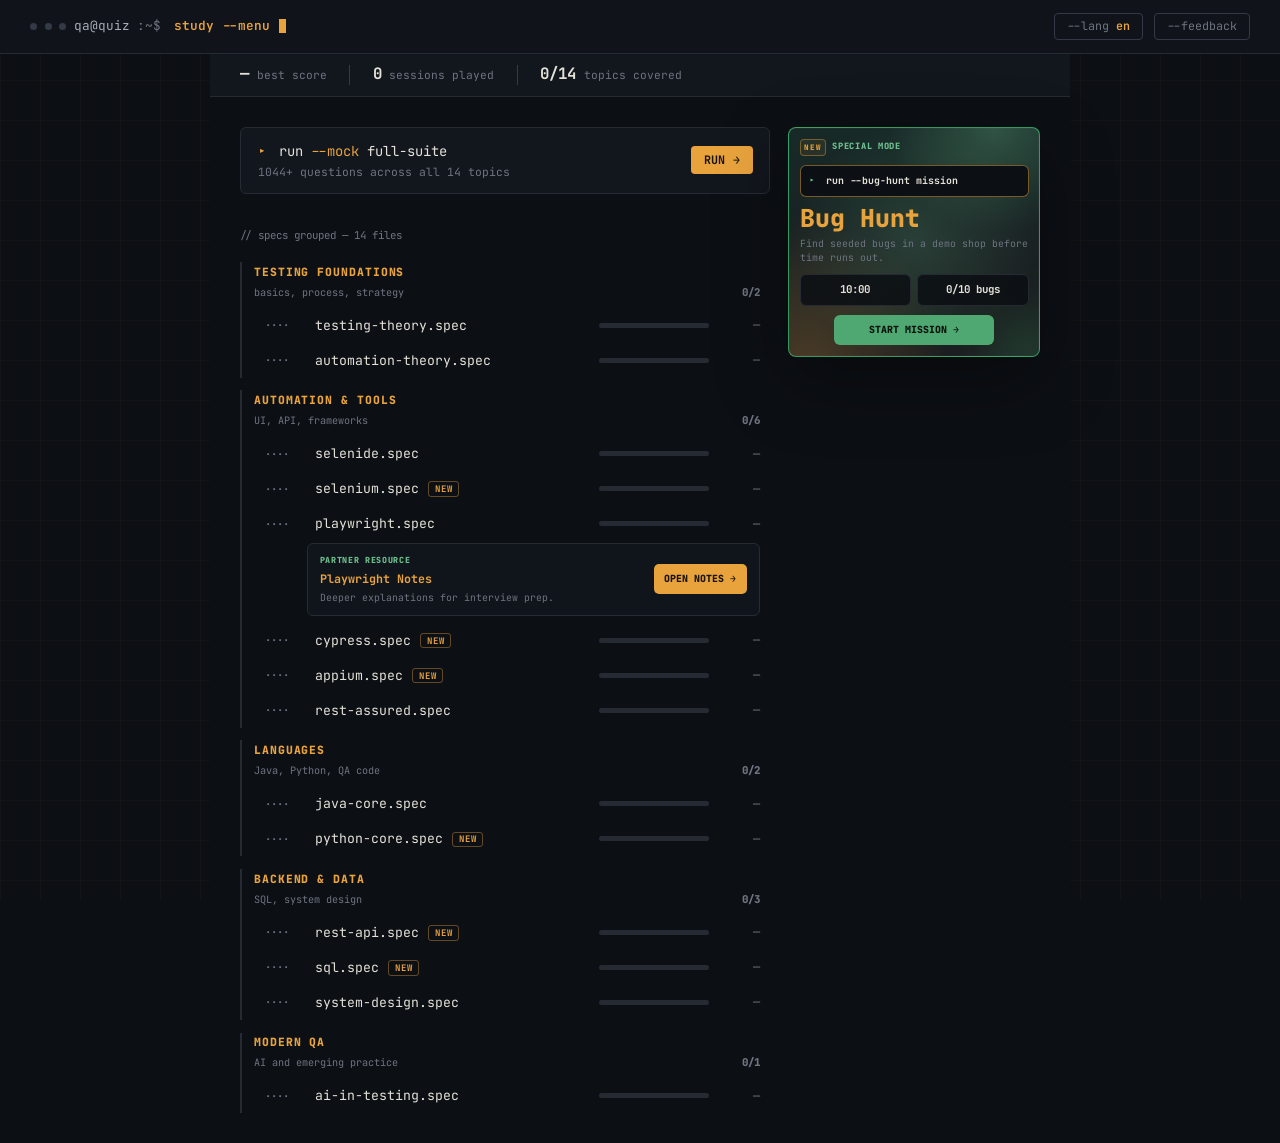
==== commit 59587d1d: "feat: add Playwright Notes CTA" ====
--- a/index.html
+++ b/index.html
@@ -191,6 +191,14 @@
           <button class="start-btn result-action-btn" id="shareBadgeBtn"><span>$ share --badge</span><span class="btn-arrow">⇩</span></button>
           <button class="start-btn result-action-btn" id="restartBtn"><span>Обрати тему</span><span class="btn-arrow">↩</span></button>
         </div>
+        <div class="partner-result-cta" id="playwrightResultCta" style="display:none">
+          <div class="partner-cta-copy">
+            <span class="partner-cta-kicker" id="playwrightResultKicker">partner resource</span>
+            <strong id="playwrightResultTitle">Continue with Playwright Notes</strong>
+            <span id="playwrightResultText">Read deeper explanations and prepare follow-up answers.</span>
+          </div>
+          <a class="partner-cta-btn" id="playwrightResultLink" href="https://iuliiaberezianska.github.io/playwright-notes/" target="_blank" rel="noopener noreferrer">OPEN NOTES →</a>
+        </div>
         <div class="wrong-review" id="wrongReview" style="display:none">
           <div class="wrong-review-title">✗ FAILURES</div>
           <div id="wrongList"></div>
--- a/style.css
+++ b/style.css
@@ -402,11 +402,73 @@
   justify-content: center;
   gap: 0.75rem;
   flex-wrap: wrap;
-  margin-bottom: 2rem;
+  margin-bottom: 1rem;
 }
 
 .result-action-btn {
   min-width: 190px;
+}
+
+.partner-result-cta {
+  display: grid;
+  grid-template-columns: minmax(0, 1fr) auto;
+  align-items: center;
+  gap: 1rem;
+  max-width: 620px;
+  margin: 0 auto 2rem;
+  padding: 0.85rem 0.95rem;
+  border: 1px solid var(--accent-border);
+  border-radius: 8px;
+  background: linear-gradient(135deg, rgba(232, 163, 61, 0.1), rgba(22, 27, 36, 0.96));
+  text-align: left;
+}
+
+.partner-cta-copy {
+  display: flex;
+  min-width: 0;
+  flex-direction: column;
+  gap: 0.2rem;
+  font-family: var(--mono);
+}
+
+.partner-cta-kicker {
+  color: var(--correct2);
+  font-size: 0.62rem;
+  font-weight: 800;
+  letter-spacing: 0.08em;
+  text-transform: uppercase;
+}
+
+.partner-cta-copy strong {
+  color: var(--accent);
+  font-size: 0.95rem;
+}
+
+.partner-cta-copy span:last-child {
+  color: var(--text3);
+  font-size: 0.72rem;
+  line-height: 1.35;
+}
+
+.partner-cta-btn {
+  display: inline-flex;
+  align-items: center;
+  justify-content: center;
+  padding: 0.65rem 0.85rem;
+  border-radius: 6px;
+  background: var(--accent);
+  color: var(--accent-ink);
+  font-family: var(--mono);
+  font-size: 0.72rem;
+  font-weight: 800;
+  text-decoration: none;
+  white-space: nowrap;
+  transition: background 0.15s, transform 0.12s;
+}
+
+.partner-cta-btn:hover {
+  background: var(--accent2);
+  transform: translateY(-1px);
 }
 
 /* ─── BUG HUNT MODE ─── */
@@ -1636,6 +1698,66 @@
   vertical-align: 1px;
 }
 
+.spec-partner-cta {
+  display: grid;
+  grid-template-columns: minmax(0, 1fr) auto;
+  align-items: center;
+  gap: 0.85rem;
+  margin: 0.1rem 0.7rem 0.45rem 3.5rem;
+  padding: 0.7rem 0.8rem;
+  border: 1px solid var(--border);
+  border-radius: 6px;
+  background: rgba(18, 22, 29, 0.88);
+}
+
+.spec-partner-copy {
+  display: grid;
+  gap: 0.16rem;
+  min-width: 0;
+  font-family: var(--mono);
+}
+
+.spec-partner-copy span {
+  color: var(--correct2);
+  font-size: 0.56rem;
+  font-weight: 800;
+  letter-spacing: 0.08em;
+  text-transform: uppercase;
+}
+
+.spec-partner-copy strong {
+  color: var(--accent);
+  font-size: 0.78rem;
+}
+
+.spec-partner-copy em {
+  color: var(--text3);
+  font-size: 0.66rem;
+  font-style: normal;
+  line-height: 1.35;
+}
+
+.spec-partner-cta a {
+  display: inline-flex;
+  align-items: center;
+  justify-content: center;
+  padding: 0.48rem 0.7rem;
+  border-radius: 5px;
+  background: var(--accent);
+  color: var(--accent-ink);
+  font-family: var(--mono);
+  font-size: 0.66rem;
+  font-weight: 800;
+  text-decoration: none;
+  white-space: nowrap;
+  transition: background 0.15s, transform 0.12s;
+}
+
+.spec-partner-cta a:hover {
+  background: var(--accent2);
+  transform: translateY(-1px);
+}
+
 /* ─── QUESTION TOPIC (mock mode inline in spec-file line) ─── */
 .question-topic-tag { display: none; }
 
@@ -1680,6 +1802,19 @@
   .ci-action { flex-direction: column; align-items: flex-start; gap: 0.6rem; }
   .ci-action .go { align-self: flex-start; }
   .spec-progress { width: 60px; }
+  .spec-partner-cta {
+    grid-template-columns: 1fr;
+    margin-left: 0.7rem;
+  }
+  .spec-partner-cta a {
+    width: 100%;
+  }
+  .partner-result-cta {
+    grid-template-columns: 1fr;
+  }
+  .partner-cta-btn {
+    width: 100%;
+  }
   .result-actions { flex-direction: column; align-items: stretch; }
   .result-action-btn { width: 100%; min-width: 0; justify-content: space-between; }
 
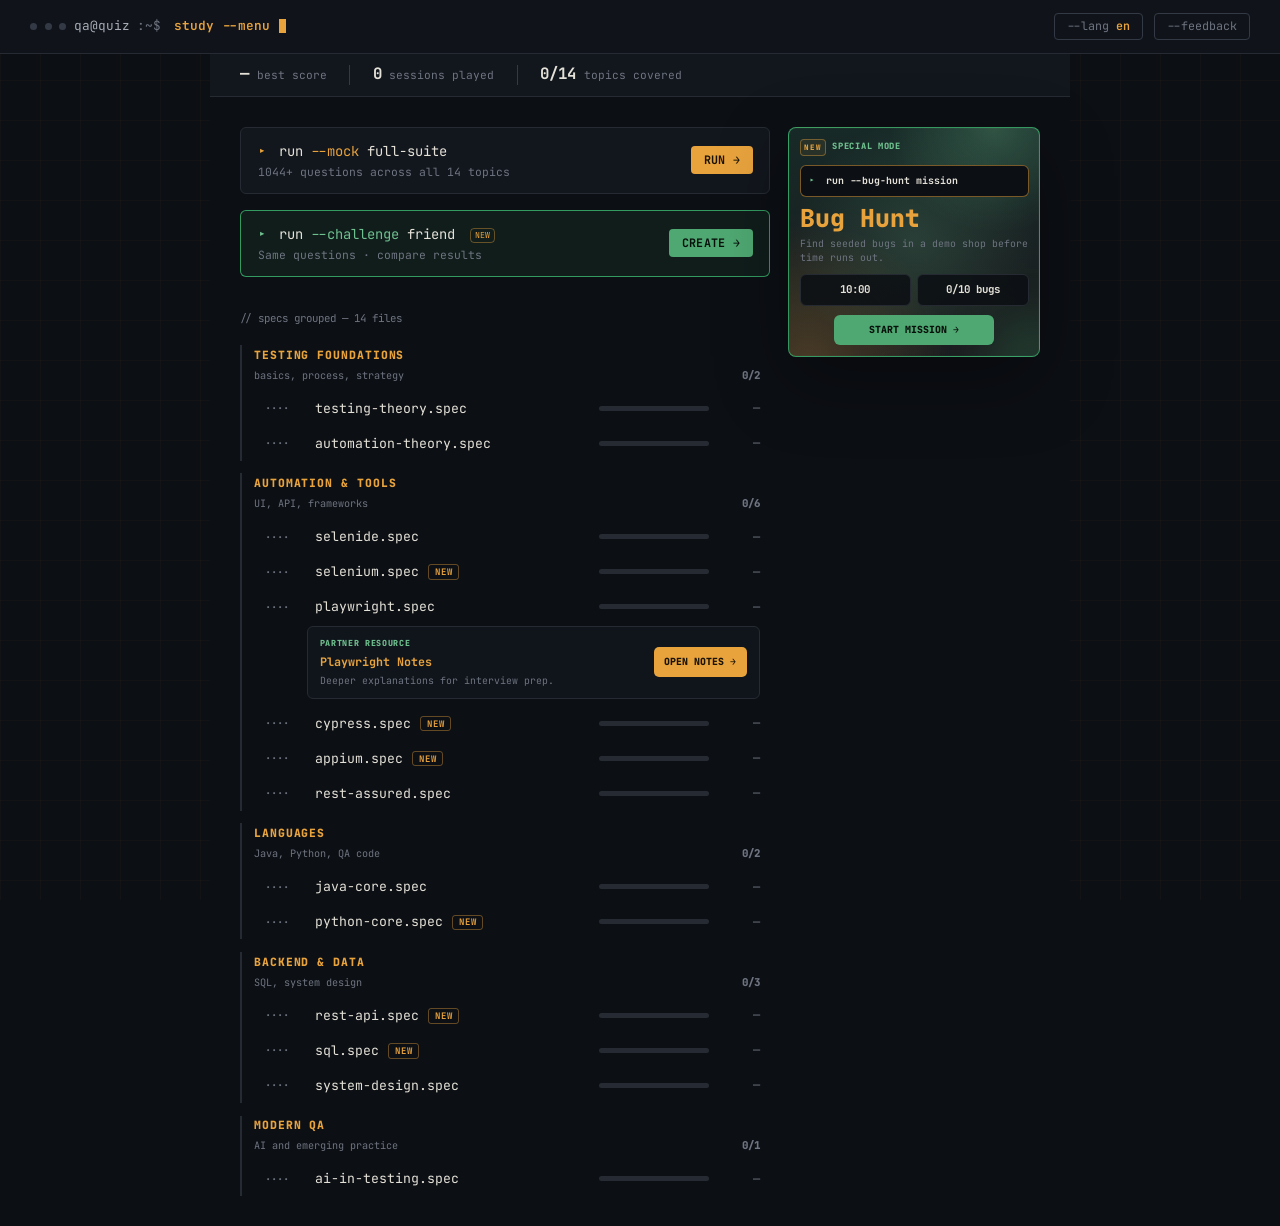
==== commit 93e88492: "feat: add challenge a friend mode" ====
--- a/index.html
+++ b/index.html
@@ -189,7 +189,34 @@
         </div>
         <div class="result-actions">
           <button class="start-btn result-action-btn" id="shareBadgeBtn"><span>$ share --badge</span><span class="btn-arrow">⇩</span></button>
+          <button class="start-btn result-action-btn challenge-result-btn" id="challengeResultBtn"><span>$ challenge --friend</span><span class="btn-arrow">↗</span></button>
           <button class="start-btn result-action-btn" id="restartBtn"><span>Обрати тему</span><span class="btn-arrow">↩</span></button>
+        </div>
+        <div class="challenge-comparison" id="challengeComparison" style="display:none">
+          <div class="challenge-comparison-head">
+            <div>
+              <span class="challenge-kicker">challenge result</span>
+              <strong id="challengeComparisonTitle">Same questions. Different outcomes.</strong>
+            </div>
+            <span class="challenge-winner" id="challengeWinner"></span>
+          </div>
+          <div class="challenge-score-grid">
+            <div class="challenge-score challenge-score-creator">
+              <span id="challengeCreatorName">CHALLENGER</span>
+              <strong id="challengeCreatorPct">0%</strong>
+              <em id="challengeCreatorCorrect">0/0 correct</em>
+            </div>
+            <div class="challenge-vs">VS</div>
+            <div class="challenge-score challenge-score-friend">
+              <span id="challengeFriendName">YOU</span>
+              <strong id="challengeFriendPct">0%</strong>
+              <em id="challengeFriendCorrect">0/0 correct</em>
+            </div>
+          </div>
+          <div class="challenge-comparison-actions">
+            <button class="modal-submit secondary" id="challengeRematchBtn">REMATCH</button>
+            <button class="modal-submit" id="challengeShareResultBtn">SHARE RESULT</button>
+          </div>
         </div>
         <div class="partner-result-cta" id="playwrightResultCta" style="display:none">
           <div class="partner-cta-copy">
@@ -295,6 +322,86 @@
     </div>
   </div>
 
+  <!-- CHALLENGE BUILDER MODAL -->
+  <div class="modal-overlay" id="challengeCreateModal" style="display:none">
+    <div class="modal challenge-modal">
+      <div class="modal-header">
+        <div>
+          <div class="challenge-kicker">$ challenge --friend</div>
+          <div class="modal-title" id="challengeCreateTitle">Create challenge</div>
+        </div>
+        <button class="modal-close" id="challengeCreateClose">✕</button>
+      </div>
+      <div class="modal-body">
+        <label class="modal-label" for="challengeNickname" id="challengeNicknameLabel">Your nickname</label>
+        <input class="challenge-input" id="challengeNickname" maxlength="24" placeholder="QA Challenger">
+        <div id="challengeBuilderOptions">
+          <div class="modal-label" id="challengeTopicsLabel">Choose topics</div>
+          <div class="challenge-topic-list" id="challengeTopicList"></div>
+          <div class="modal-label" id="challengeCountLabel">Number of questions</div>
+          <div class="challenge-count-options">
+            <button type="button" class="challenge-count active" data-n="10">10</button>
+            <button type="button" class="challenge-count" data-n="25">25</button>
+          </div>
+          <div class="challenge-rule"><span>✓</span><span id="challengeSameQuestions">Your friend gets the exact same questions in the same order.</span></div>
+        </div>
+        <div class="challenge-source-summary" id="challengeSourceSummary" style="display:none"></div>
+        <div class="challenge-error" id="challengeCreateError"></div>
+      </div>
+      <div class="modal-footer">
+        <button class="modal-submit" id="challengeCreateSubmit">START CHALLENGE →</button>
+      </div>
+    </div>
+  </div>
+
+  <!-- CHALLENGE READY MODAL -->
+  <div class="modal-overlay" id="challengeReadyModal" style="display:none">
+    <div class="modal challenge-modal">
+      <div class="modal-header">
+        <div>
+          <div class="challenge-kicker">$ invite --friend</div>
+          <div class="modal-title" id="challengeReadyTitle">Challenge ready</div>
+        </div>
+        <button class="modal-close" id="challengeReadyClose">✕</button>
+      </div>
+      <div class="modal-body">
+        <div class="challenge-ready-summary" id="challengeReadySummary"></div>
+        <label class="modal-label" for="challengeLink" id="challengeLinkLabel">Challenge link</label>
+        <div class="challenge-link-row">
+          <input class="challenge-input" id="challengeLink" readonly>
+          <button type="button" class="challenge-copy-icon" id="challengeCopyIcon" title="Copy link">⧉</button>
+        </div>
+        <div class="challenge-helper" id="challengeReadyHelper">Your friend gets the exact same questions.</div>
+      </div>
+      <div class="modal-footer">
+        <button class="modal-submit secondary" id="challengeNativeShare">SHARE</button>
+        <button class="modal-submit" id="challengeCopyLink">COPY CHALLENGE LINK</button>
+      </div>
+    </div>
+  </div>
+
+  <!-- INCOMING CHALLENGE MODAL -->
+  <div class="modal-overlay" id="challengeInviteModal" style="display:none">
+    <div class="modal challenge-modal challenge-invite-modal">
+      <div class="modal-header">
+        <div>
+          <div class="challenge-kicker">incoming challenge</div>
+          <div class="modal-title" id="challengeInviteTitle">A QA friend challenged you</div>
+        </div>
+        <button class="modal-close" id="challengeInviteClose">✕</button>
+      </div>
+      <div class="modal-body">
+        <div class="challenge-invite-command">▸ accept <span>--same-questions</span></div>
+        <div class="challenge-invite-name" id="challengeInviteName"></div>
+        <div class="challenge-invite-meta" id="challengeInviteMeta"></div>
+        <div class="challenge-helper" id="challengeInviteHelper">Their score stays hidden until you finish.</div>
+      </div>
+      <div class="modal-footer">
+        <button class="modal-submit" id="challengeAcceptBtn">ACCEPT CHALLENGE →</button>
+      </div>
+    </div>
+  </div>
+
   <!-- FEEDBACK MODAL -->
   <div class="modal-overlay" id="feedbackModal" style="display:none">
     <div class="modal">
--- a/style.css
+++ b/style.css
@@ -409,6 +409,62 @@
   min-width: 190px;
 }
 
+.challenge-result-btn {
+  background: var(--correct);
+  color: #07110c;
+}
+
+.challenge-result-btn:hover { background: var(--correct2); }
+
+.challenge-comparison {
+  max-width: 680px;
+  margin: 1.5rem auto 2rem;
+  padding: 1rem;
+  border: 1px solid rgba(65, 197, 120, 0.7);
+  border-radius: 8px;
+  background: var(--bg2);
+  text-align: left;
+}
+
+.challenge-comparison-head {
+  display: flex;
+  align-items: flex-start;
+  justify-content: space-between;
+  gap: 1rem;
+  margin-bottom: 1rem;
+}
+
+.challenge-comparison-head > div { display: flex; flex-direction: column; gap: 0.2rem; }
+.challenge-comparison-head strong { color: var(--text); font-family: var(--mono); font-size: 0.9rem; }
+.challenge-kicker { color: var(--correct2); font-family: var(--mono); font-size: 0.62rem; font-weight: 800; text-transform: uppercase; }
+.challenge-winner { color: var(--correct2); font-family: var(--mono); font-size: 0.72rem; font-weight: 700; text-align: right; }
+
+.challenge-score-grid {
+  display: grid;
+  grid-template-columns: 1fr auto 1fr;
+  align-items: stretch;
+  gap: 0.75rem;
+}
+
+.challenge-score {
+  display: flex;
+  flex-direction: column;
+  gap: 0.3rem;
+  padding: 0.9rem;
+  border: 1px solid var(--border);
+  border-radius: 6px;
+  background: var(--bg);
+  text-align: center;
+  font-family: var(--mono);
+}
+
+.challenge-score span { color: var(--text3); font-size: 0.68rem; font-weight: 700; }
+.challenge-score strong { color: var(--correct); font-size: 2rem; line-height: 1; }
+.challenge-score-creator strong { color: var(--accent); }
+.challenge-score em { color: var(--text2); font-size: 0.7rem; font-style: normal; }
+.challenge-vs { align-self: center; color: var(--text3); font-family: var(--mono); font-size: 0.7rem; font-weight: 700; }
+.challenge-comparison-actions { display: grid; grid-template-columns: 1fr 1fr; gap: 0.65rem; margin-top: 0.75rem; }
+
 .partner-result-cta {
   display: grid;
   grid-template-columns: minmax(0, 1fr) auto;
@@ -1152,6 +1208,92 @@
   background: var(--bg3);
   border-color: var(--accent-border);
 }
+
+/* ─── FRIEND CHALLENGE ─── */
+.ci-action.challenge-action {
+  border-color: rgba(65, 197, 120, 0.75);
+  background: rgba(65, 197, 120, 0.08);
+}
+
+.ci-action.challenge-action:hover {
+  border-color: var(--correct);
+  background: rgba(65, 197, 120, 0.13);
+}
+
+.ci-action.challenge-action .cmd-prompt,
+.ci-action.challenge-action .flag { color: var(--correct2); }
+.ci-action.challenge-action .go { background: var(--correct); color: #07110c; }
+.challenge-new-tag {
+  margin-left: 0.45rem;
+  padding: 0.08rem 0.28rem;
+  border: 1px solid var(--accent-border);
+  border-radius: 4px;
+  color: var(--accent);
+  font-size: 0.55rem;
+  text-transform: uppercase;
+}
+
+.challenge-modal { max-width: 620px; }
+.challenge-modal .modal-header { align-items: flex-start; }
+.challenge-modal .modal-title { margin-top: 0.2rem; font-size: 1.05rem; }
+
+.challenge-input {
+  width: 100%;
+  min-width: 0;
+  padding: 0.7rem 0.8rem;
+  border: 1px solid var(--border2);
+  border-radius: 6px;
+  outline: none;
+  background: var(--bg);
+  color: var(--text);
+  font-family: var(--mono);
+  font-size: 0.8rem;
+}
+
+.challenge-input:focus { border-color: var(--accent-border); }
+.challenge-topic-list { display: grid; grid-template-columns: repeat(2, minmax(0, 1fr)); gap: 0.4rem; max-height: 230px; overflow-y: auto; }
+.challenge-topic-option {
+  display: flex;
+  align-items: center;
+  gap: 0.55rem;
+  padding: 0.55rem 0.65rem;
+  border: 1px solid var(--border);
+  border-radius: 5px;
+  background: var(--bg);
+  color: var(--text2);
+  font-family: var(--mono);
+  font-size: 0.72rem;
+  cursor: pointer;
+}
+.challenge-topic-option:has(input:checked) { border-color: var(--correct); color: var(--text); background: rgba(65, 197, 120, 0.08); }
+.challenge-topic-option input { accent-color: var(--correct); }
+.challenge-count-options { display: grid; grid-template-columns: 1fr 1fr; gap: 0.5rem; }
+.challenge-count {
+  padding: 0.65rem;
+  border: 1px solid var(--border2);
+  border-radius: 5px;
+  background: var(--bg);
+  color: var(--text2);
+  font-family: var(--mono);
+  font-weight: 700;
+  cursor: pointer;
+}
+.challenge-count.active { border-color: var(--accent); background: var(--accent); color: var(--accent-ink); }
+.challenge-rule { display: flex; gap: 0.55rem; padding: 0.7rem; border-left: 2px solid var(--correct); color: var(--text3); font-family: var(--mono); font-size: 0.7rem; line-height: 1.4; }
+.challenge-rule span:first-child { color: var(--correct2); }
+.challenge-error { min-height: 1em; color: var(--danger2); font-family: var(--mono); font-size: 0.7rem; }
+.challenge-source-summary,
+.challenge-ready-summary { padding: 0.8rem; border: 1px solid var(--border); border-radius: 6px; background: var(--bg); color: var(--text2); font-family: var(--mono); font-size: 0.75rem; line-height: 1.5; }
+.challenge-source-summary strong,
+.challenge-ready-summary strong { display: block; color: var(--text); font-size: 0.86rem; }
+.challenge-link-row { display: grid; grid-template-columns: minmax(0, 1fr) auto; gap: 0.5rem; }
+.challenge-copy-icon { width: 42px; border: 1px solid var(--border2); border-radius: 6px; background: var(--bg); color: var(--text); font-family: var(--mono); cursor: pointer; }
+.challenge-copy-icon:hover { border-color: var(--accent-border); color: var(--accent); }
+.challenge-helper { color: var(--text3); font-family: var(--mono); font-size: 0.7rem; line-height: 1.45; }
+.challenge-invite-command { padding: 0.7rem; border: 1px solid var(--accent-border); border-radius: 6px; background: var(--bg); color: var(--text); font-family: var(--mono); font-size: 0.78rem; }
+.challenge-invite-command span { color: var(--accent); }
+.challenge-invite-name { color: var(--accent); font-family: var(--mono); font-size: 1.35rem; font-weight: 800; }
+.challenge-invite-meta { color: var(--text2); font-family: var(--mono); font-size: 0.75rem; line-height: 1.6; }
 
 /* ─── MOCK TOPIC PICKER ─── */
 .mock-modal { max-width: 680px; }
@@ -1817,6 +1959,12 @@
   }
   .result-actions { flex-direction: column; align-items: stretch; }
   .result-action-btn { width: 100%; min-width: 0; justify-content: space-between; }
+  .challenge-topic-list { grid-template-columns: 1fr; }
+  .challenge-score-grid { grid-template-columns: 1fr; }
+  .challenge-vs { justify-self: center; }
+  .challenge-comparison-head { flex-direction: column; }
+  .challenge-winner { text-align: left; }
+  .challenge-comparison-actions { grid-template-columns: 1fr; }
 
   .bug-mission-bar {
     grid-template-columns: 1fr 1fr;
